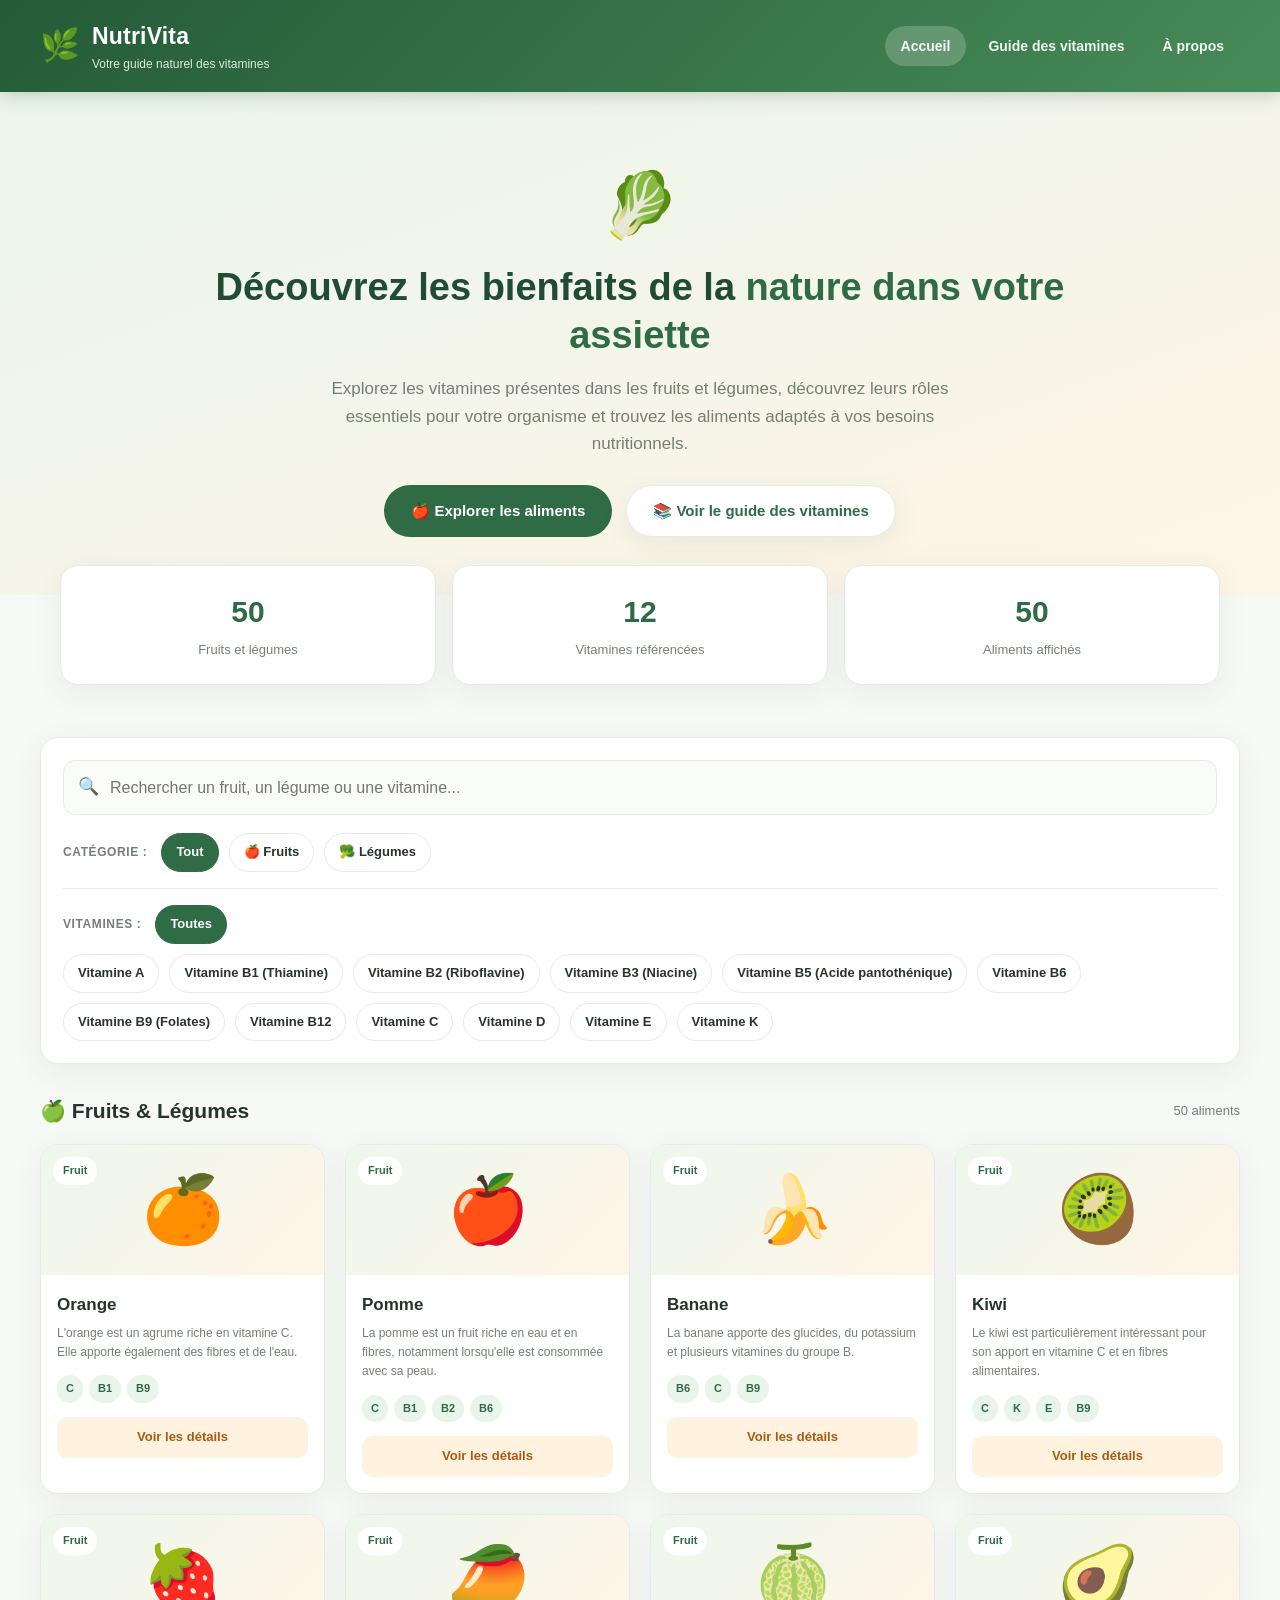
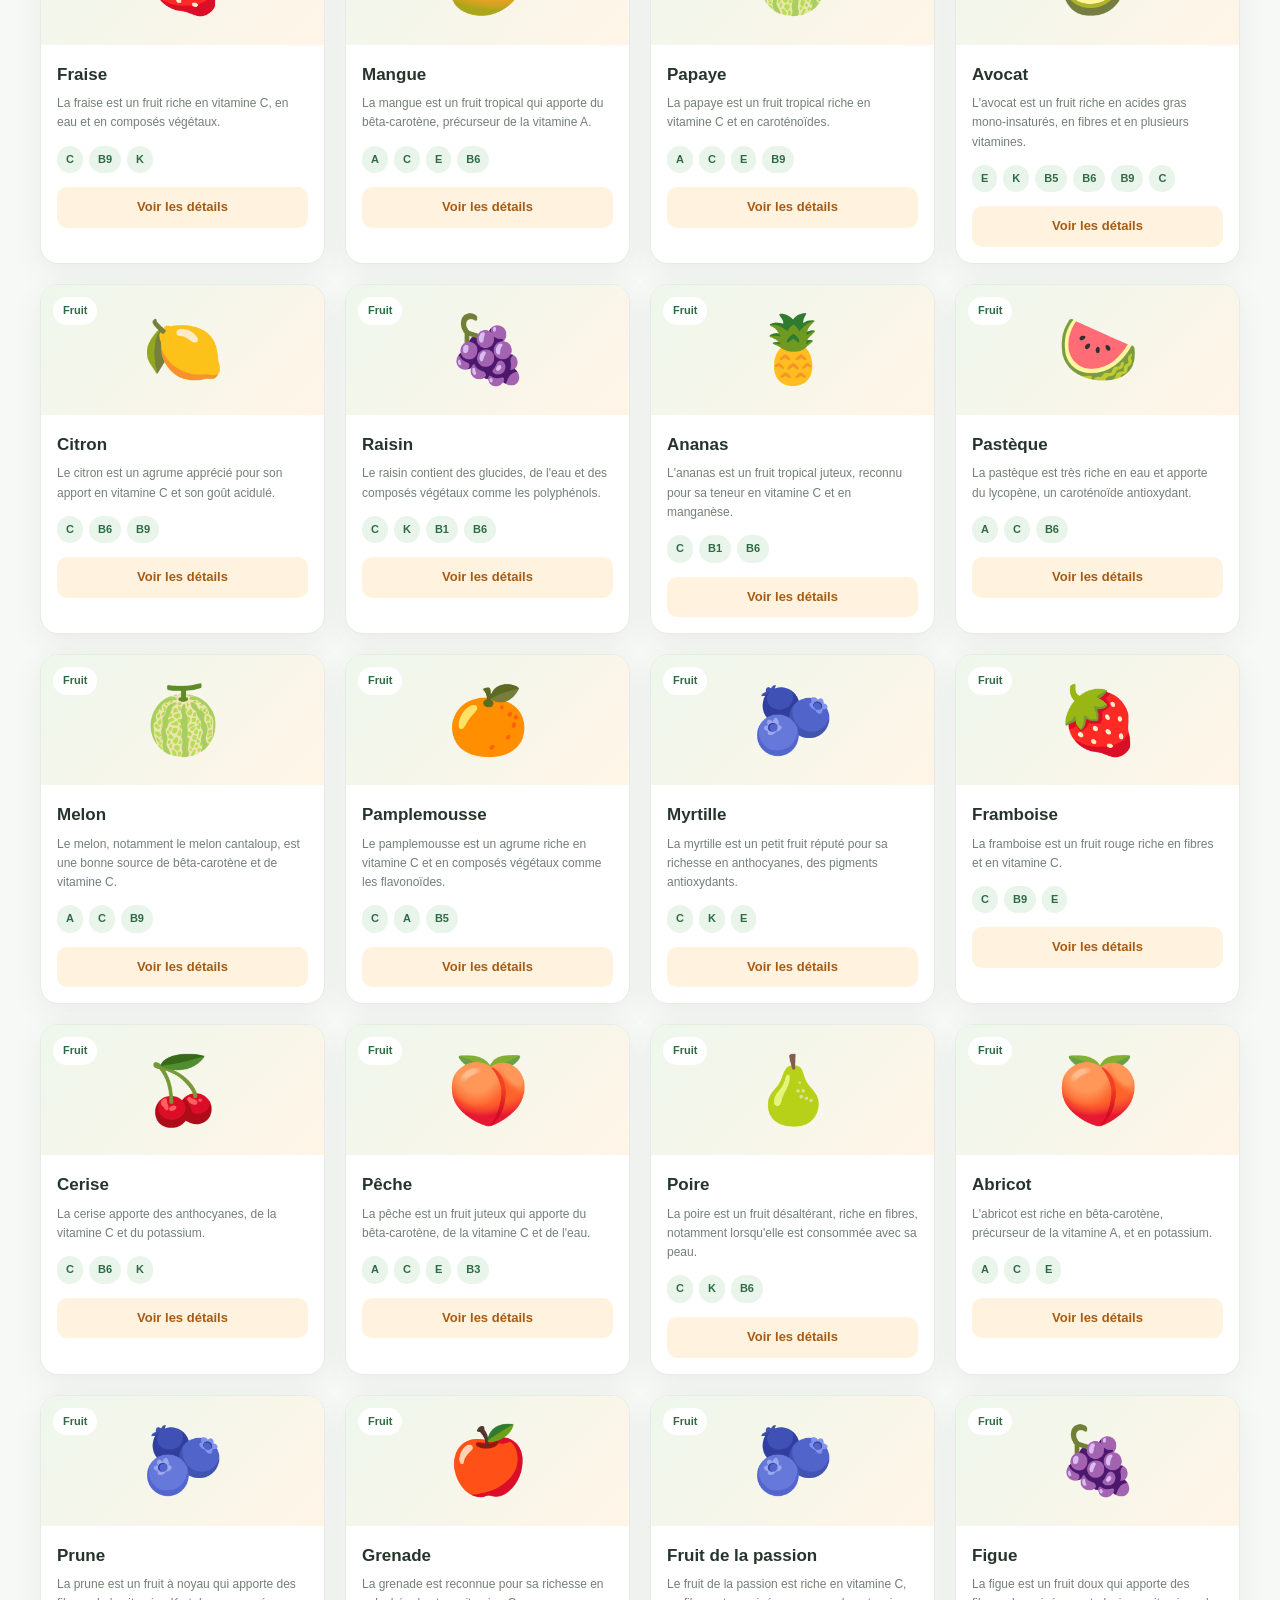
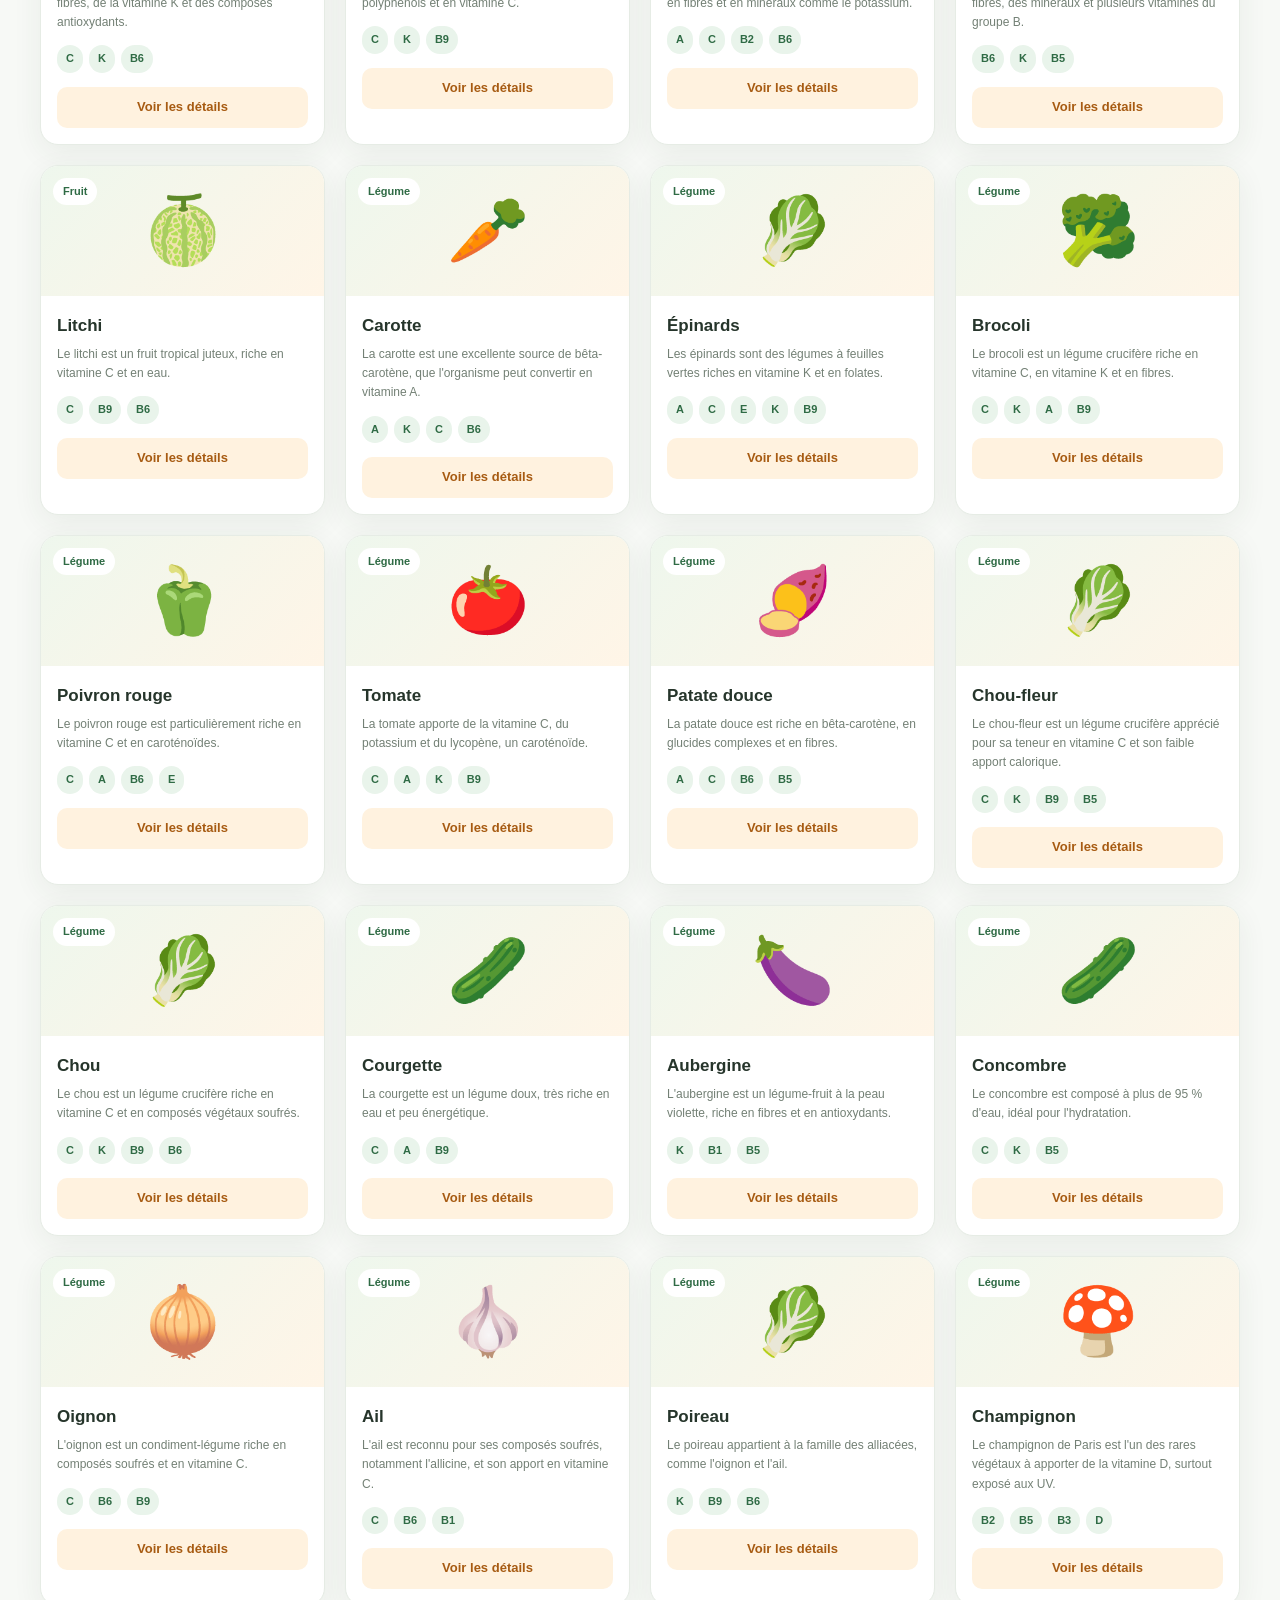
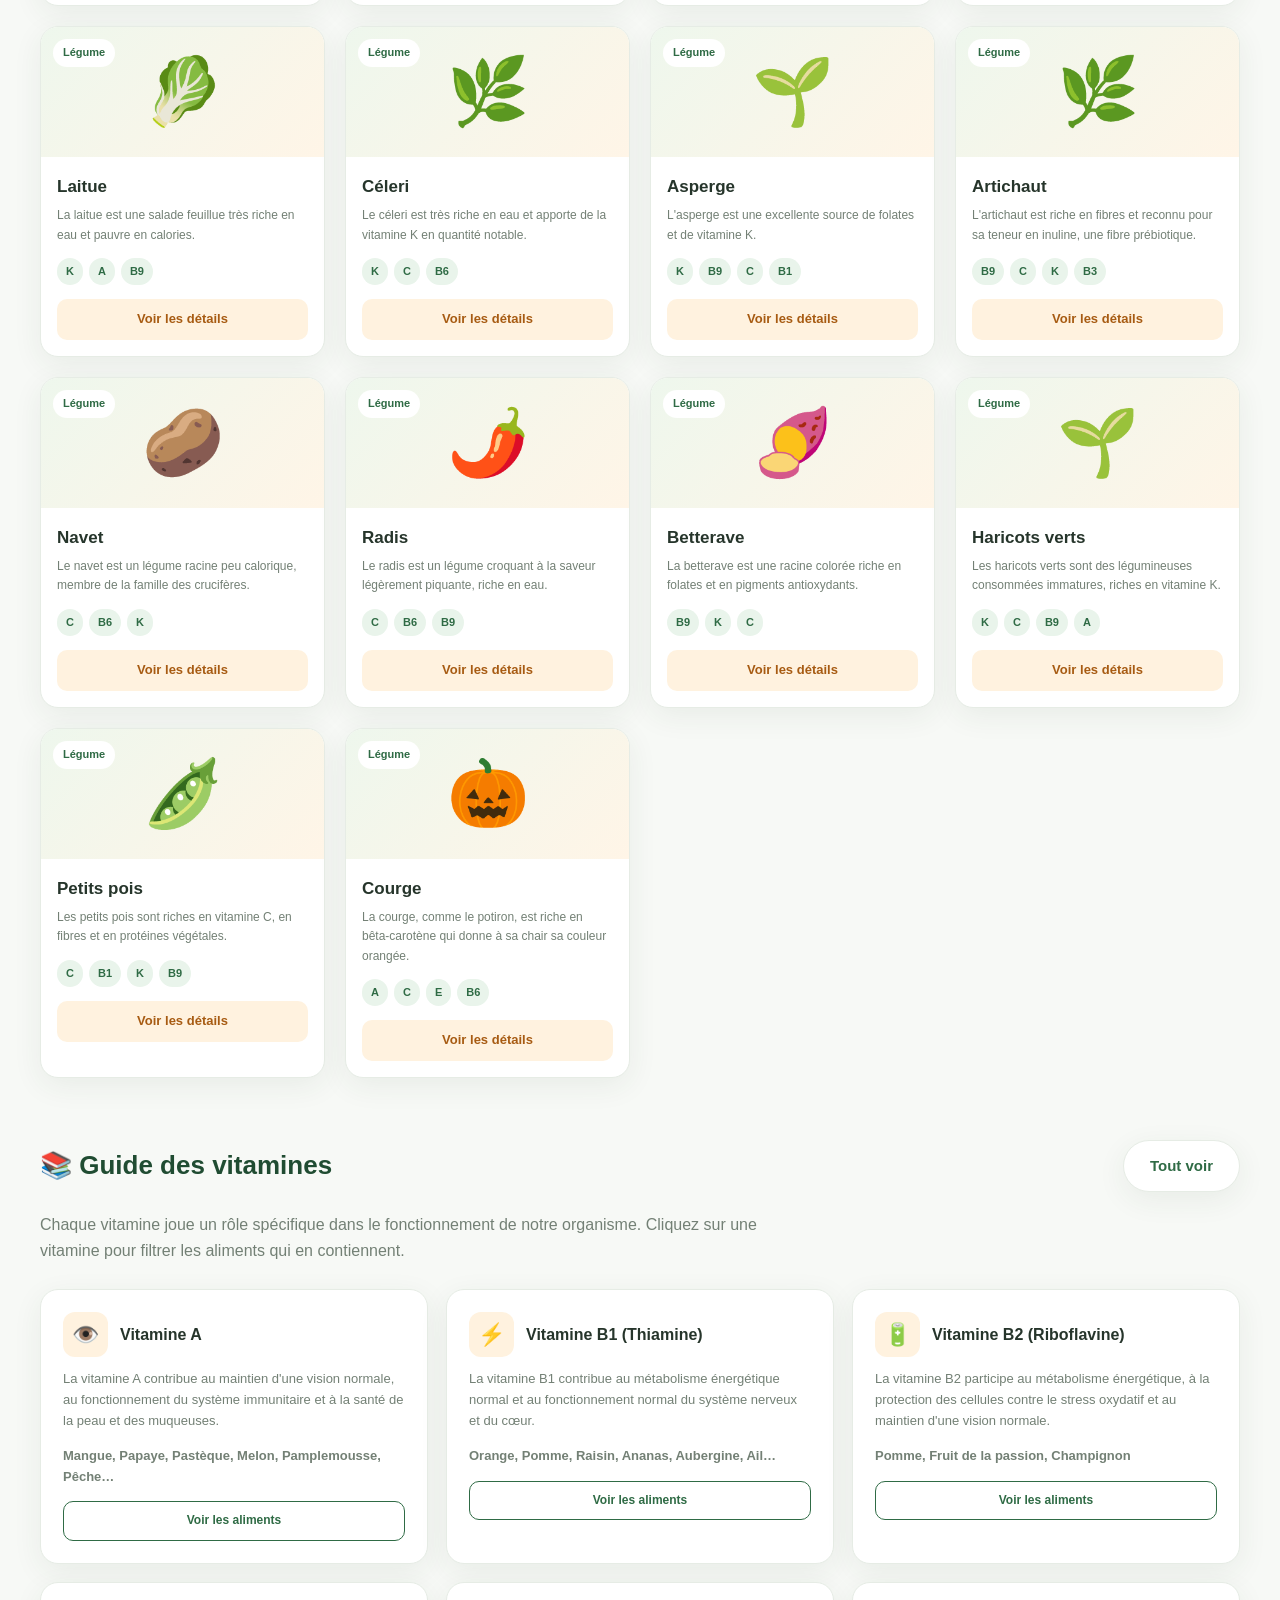
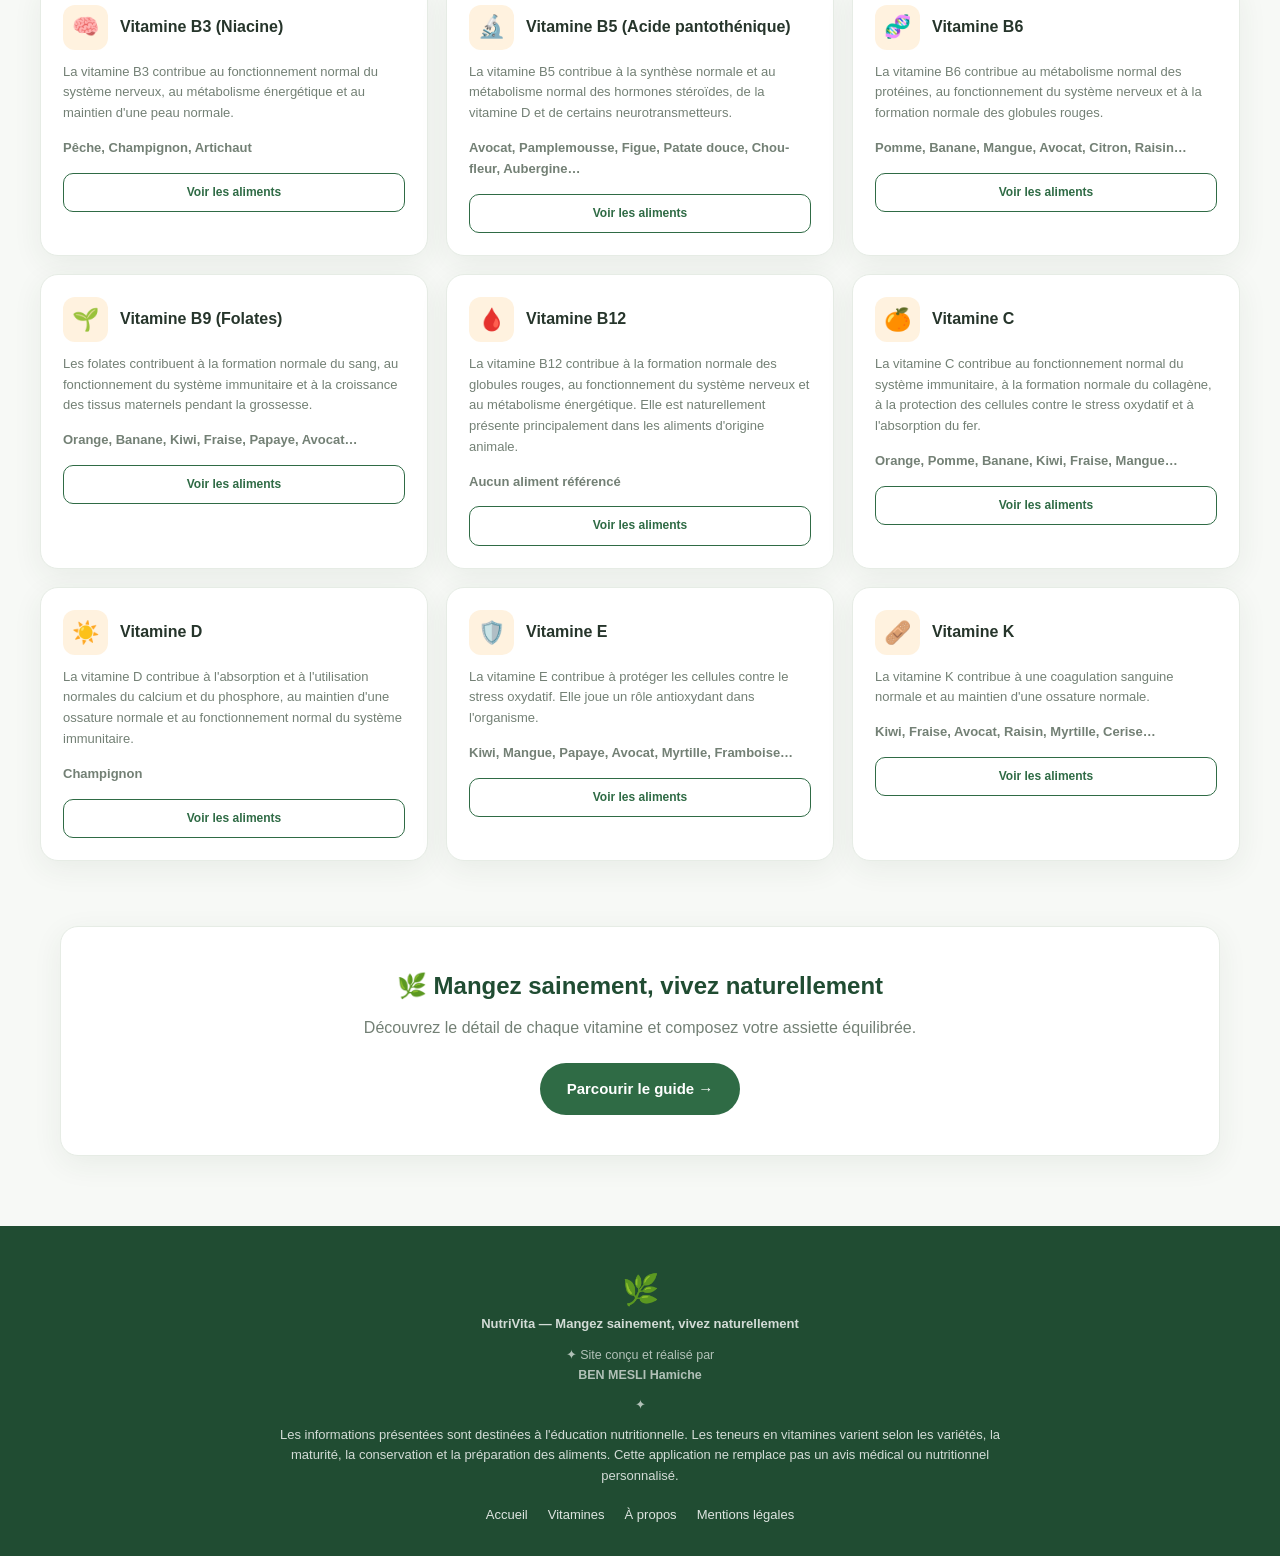
==== index.html @ 8bafc1b6 "NutriVita v1.0 - Site du guide des vitamines (50 aliments, 12 vitamines)" ====
﻿<!DOCTYPE html>
<html lang="fr">

<head>
    <meta charset="UTF-8">
    <meta name="viewport" content="width=device-width, initial-scale=1.0">

    <title>NutriVita — Guide des vitamines des fruits et légumes</title>

    <meta name="description"
          content="NutriVita : découvrez les vitamines de 50 fruits et légumes, leurs bienfaits nutritionnels et les aliments adaptés à vos besoins. Guide 100 % gratuit.">

    <link rel="canonical" href="https://hamiche0808.github.io/nutrivita/">

    <!-- Open Graph (partage réseaux sociaux) -->
    <meta property="og:type" content="website">
    <meta property="og:site_name" content="NutriVita">
    <meta property="og:title" content="NutriVita — Guide des vitamines des fruits et légumes">
    <meta property="og:description"
          content="50 aliments, 12 vitamines : explorez les bienfaits nutritionnels des fruits et légumes.">
    <meta property="og:image" content="https://hamiche0808.github.io/nutrivita/assets/og-image.jpg">
    <meta property="og:image:width" content="1200">
    <meta property="og:image:height" content="630">
    <meta property="og:url" content="https://hamiche0808.github.io/nutrivita/">
    <meta property="og:locale" content="fr_FR">

    <!-- Twitter Card -->
    <meta name="twitter:card" content="summary_large_image">
    <meta name="twitter:title" content="NutriVita — Guide des vitamines des fruits et légumes">
    <meta name="twitter:description"
          content="50 aliments, 12 vitamines : explorez les bienfaits nutritionnels des fruits et légumes.">
    <meta name="twitter:image" content="https://hamiche0808.github.io/nutrivita/assets/og-image.jpg">

    <!-- Favicon -->
    <link rel="icon" type="image/svg+xml" href="assets/favicon.svg">
    <link rel="apple-touch-icon" href="assets/favicon.svg">
    <meta name="theme-color" content="#2f6b45">

    <!-- Styles et scripts -->
    <link rel="stylesheet" href="css/style.css">
    <script src="js/data.js"></script>
    <script src="js/main.js" defer></script>

    <!-- Données structurées (SEO) -->
    <script type="application/ld+json">
    {
      "@context": "https://schema.org",
      "@type": "WebSite",
      "name": "NutriVita",
      "description": "Guide éducatif des vitamines des fruits et légumes",
      "inLanguage": "fr-FR",
      "url": "https://hamiche0808.github.io/nutrivita/"
    }
    </script>
</head>

<body>

    <!-- NAVIGATION -->

    <header class="site-header">

        <div class="nav-content">

            <a class="brand" href="index.html">

                <span class="brand-icon">🌿</span>

                <div>

                    <h1>NutriVita</h1>

                    <p>Votre guide naturel des vitamines</p>

                </div>

            </a>

            <nav class="site-nav" aria-label="Navigation principale">

                <a class="current" href="index.html">Accueil</a>

                <a href="vitamines.html">Guide des vitamines</a>

                <a href="a-propos.html">À propos</a>

            </nav>

        </div>

    </header>


    <!-- HERO -->

    <section class="hero">

        <div class="container">

            <span class="hero-emoji">🥬</span>

            <h2>
                Découvrez les bienfaits de la
                <span class="highlight">
                    nature dans votre assiette
                </span>
            </h2>

            <p>
                Explorez les vitamines présentes dans les fruits et légumes,
                découvrez leurs rôles essentiels pour votre organisme
                et trouvez les aliments adaptés à vos besoins nutritionnels.
            </p>

            <div class="hero-actions">

                <a class="btn btn-primary" href="#explorer">
                    🍎 Explorer les aliments
                </a>

                <a class="btn btn-secondary" href="vitamines.html">
                    📚 Voir le guide des vitamines
                </a>

            </div>

        </div>

    </section>


    <!-- STATISTIQUES -->

    <section class="stats">

        <div class="stat-card">

            <strong id="totalFoods">50</strong>

            <span>Fruits et légumes</span>

        </div>

        <div class="stat-card">

            <strong id="totalVitamins">12</strong>

            <span>Vitamines référencées</span>

        </div>

        <div class="stat-card">

            <strong id="totalResults">50</strong>

            <span>Aliments affichés</span>

        </div>

    </section>


    <main>

        <!-- EXPLORATION -->

        <section class="section container" id="explorer">

            <!-- RECHERCHE -->

            <div class="filters">

                <div class="search-box">

                    <span class="search-icon">🔍</span>

                    <input
                        type="search"
                        id="searchInput"
                        placeholder="Rechercher un fruit, un légume ou une vitamine..."
                        aria-label="Rechercher un aliment ou une vitamine"
                    >

                </div>


                <div class="filter-row">

                    <span class="filter-label">
                        CATÉGORIE :
                    </span>

                    <button class="filter-btn active" data-category="Tous">
                        Tout
                    </button>

                    <button class="filter-btn" data-category="Fruit">
                        🍎 Fruits
                    </button>

                    <button class="filter-btn" data-category="Légume">
                        🥦 Légumes
                    </button>

                </div>


                <div class="filter-row vitamin-filters">

                    <span class="filter-label">
                        VITAMINES :
                    </span>

                    <button class="filter-btn active" data-vitamin="Toutes">
                        Toutes
                    </button>

                    <div id="vitaminFilterButtons" class="filter-row"></div>

                </div>

            </div>


            <!-- LISTE DES ALIMENTS -->

            <div class="results-bar">

                <h2>🍏 Fruits &amp; Légumes</h2>

                <span class="result-count" id="resultCount">50 aliments</span>

            </div>


            <div class="food-grid" id="foodGrid"></div>


            <div class="empty-state" id="emptyState">

                <div class="emoji">🥕</div>

                <h3>Aucun aliment trouvé</h3>

                <p>
                    Essaie une autre recherche ou modifie tes filtres.
                </p>

            </div>

        </section>


        <!-- GUIDE DES VITAMINES (extrait) -->

        <section class="section container">

            <div class="section-heading">

                <h2>📚 Guide des vitamines</h2>

                <a class="btn btn-secondary" href="vitamines.html">
                    Tout voir
                </a>

            </div>

            <p class="section-sub">
                Chaque vitamine joue un rôle spécifique dans le fonctionnement
                de notre organisme. Cliquez sur une vitamine pour filtrer
                les aliments qui en contiennent.
            </p>

            <div class="vitamin-grid" id="vitaminGrid"></div>

        </section>


        <!-- CTA -->

        <section class="container">

            <div class="cta-band">

                <h2>🌿 Mangez sainement, vivez naturellement</h2>

                <p>
                    Découvrez le détail de chaque vitamine et composez
                    votre assiette équilibrée.
                </p>

                <a class="btn btn-primary" href="vitamines.html">
                    Parcourir le guide →
                </a>

            </div>

        </section>

    </main>


    <!-- FOOTER -->

    <footer class="site-footer">

        <span class="brand-icon">🌿</span>

        <p>
            <strong>
                NutriVita — Mangez sainement, vivez naturellement
            </strong>
        </p>

        <p style="opacity: 0.65; font-size: 12.5px; margin-bottom: 10px;">
            ✦ Site conçu et réalisé par
            <strong style="opacity: 1;">BEN MESLI Hamiche</strong> ✦
        </p>

        <p>
            Les informations présentées sont destinées à l'éducation
            nutritionnelle. Les teneurs en vitamines varient selon
            les variétés, la maturité, la conservation et la préparation
            des aliments. Cette application ne remplace pas un avis
            médical ou nutritionnel personnalisé.
        </p>

        <nav class="footer-nav">

            <a href="index.html">Accueil</a>

            <a href="vitamines.html">Vitamines</a>

            <a href="a-propos.html">À propos</a>

            <a href="mentions-legales.html">Mentions légales</a>

        </nav>

    </footer>


    <!-- MODALE -->

    <div
        class="modal"
        id="foodModal"
        role="dialog"
        aria-modal="true"
        aria-labelledby="modalTitle"
    >

        <div class="modal-content">

            <button
                class="modal-close"
                id="modalClose"
                aria-label="Fermer"
            >
                ×
            </button>

            <div class="modal-header">

                <span class="modal-emoji" id="modalEmoji">🍎</span>

                <h2 id="modalTitle">Aliment</h2>

            </div>

            <div class="modal-body">

                <h3>🌱 Présentation</h3>

                <p id="modalDescription"></p>


                <h3>💚 Bienfaits nutritionnels</h3>

                <ul class="benefit-list" id="modalBenefits"></ul>


                <h3 style="margin-top: 25px;">
                    💊 Vitamines principales
                </h3>

                <div class="modal-vitamin-tags" id="modalVitamins"></div>

            </div>

        </div>

    </div>

</body>

</html>
---- css/style.css ----
/* =========================================================
   NutriVita — Feuille de style partagée
   Site vitrine : accueil, vitamines, à propos, mentions
========================================================= */

:root {
    --green: #2f6b45;
    --green-dark: #204c32;
    --green-light: #e9f4eb;

    --orange: #f29e38;
    --orange-light: #fff2df;

    --background: #f7f9f6;
    --white: #ffffff;

    --text: #26352b;
    --text-light: #738075;

    --border: #e6ece5;

    --shadow: 0 8px 30px rgba(37, 76, 49, 0.07);

    --radius: 18px;

    --max-width: 1200px;
}

* {
    box-sizing: border-box;
    margin: 0;
    padding: 0;
}

html {
    scroll-behavior: smooth;
}

body {
    font-family: "Segoe UI", Arial, sans-serif;
    background: var(--background);
    color: var(--text);
    line-height: 1.6;
}

button,
input,
select {
    font: inherit;
}

button {
    cursor: pointer;
}

a {
    color: var(--green);
}

img,
svg {
    max-width: 100%;
}

.container {
    max-width: var(--max-width);
    margin: 0 auto;
    padding: 0 20px;
}

/* =========================================
   NAVIGATION
========================================= */

.site-header {
    background: linear-gradient(135deg, #245b38, #478b58);
    color: white;
    padding: 18px 20px;
    position: sticky;
    top: 0;
    z-index: 500;
    box-shadow: 0 2px 18px rgba(32, 76, 50, 0.25);
}

.nav-content {
    max-width: var(--max-width);
    margin: auto;
    display: flex;
    align-items: center;
    justify-content: space-between;
    gap: 18px;
}

.brand {
    display: flex;
    align-items: center;
    gap: 12px;
    text-decoration: none;
    color: white;
}

.brand-icon {
    font-size: 32px;
}

.brand h1 {
    font-size: 23px;
    font-weight: 800;
    letter-spacing: 0.2px;
}

.brand p {
    font-size: 12px;
    opacity: 0.85;
}

.site-nav {
    display: flex;
    gap: 6px;
    flex-wrap: wrap;
}

.site-nav a {
    color: rgba(255, 255, 255, 0.92);
    text-decoration: none;
    font-size: 14px;
    font-weight: 600;
    padding: 9px 16px;
    border-radius: 30px;
    transition: background 0.2s;
}

.site-nav a:hover {
    background: rgba(255, 255, 255, 0.15);
}

.site-nav a.current {
    background: rgba(255, 255, 255, 0.2);
}

/* =========================================
   HERO / BANNIERE
========================================= */

.hero {
    background: linear-gradient(160deg, #eaf5ec 0%, #fff5e6 100%);
    padding: 62px 20px 58px;
    text-align: center;
}

.hero .container {
    max-width: 900px;
}

.hero h2 {
    font-size: 38px;
    line-height: 1.25;
    margin-bottom: 16px;
    color: var(--green-dark);
}

.hero .highlight {
    color: var(--green);
}

.hero p {
    color: var(--text-light);
    font-size: 17px;
    max-width: 640px;
    margin: 0 auto 28px;
}

.hero-actions {
    display: flex;
    justify-content: center;
    gap: 14px;
    flex-wrap: wrap;
}

.btn {
    display: inline-block;
    padding: 13px 26px;
    border-radius: 30px;
    font-weight: 700;
    font-size: 15px;
    text-decoration: none;
    border: 1px solid transparent;
    transition: 0.2s;
}

.btn-primary {
    background: var(--green);
    color: white;
}

.btn-primary:hover {
    background: var(--green-dark);
}

.btn-secondary {
    background: white;
    color: var(--green);
    border-color: var(--border);
    box-shadow: var(--shadow);
}

.btn-secondary:hover {
    border-color: var(--green);
}

.hero illustration,
.hero-emoji {
    font-size: 64px;
    display: block;
    margin-bottom: 8px;
}

/* =========================================
   STATISTIQUES
========================================= */

.stats {
    margin: -30px auto 0;
    padding: 0 20px;
    max-width: var(--max-width);
    display: grid;
    grid-template-columns: repeat(3, 1fr);
    gap: 16px;
    position: relative;
    z-index: 5;
}

.stat-card {
    background: var(--white);
    padding: 22px;
    border-radius: var(--radius);
    border: 1px solid var(--border);
    box-shadow: var(--shadow);
    text-align: center;
}

.stat-card strong {
    display: block;
    font-size: 30px;
    color: var(--green);
}

.stat-card span {
    color: var(--text-light);
    font-size: 13px;
}

/* =========================================
   SECTIONS
========================================= */

.section {
    padding: 52px 0 10px;
}

.section-heading {
    display: flex;
    justify-content: space-between;
    align-items: center;
    gap: 15px;
    margin-bottom: 20px;
    flex-wrap: wrap;
}

.section-heading h2 {
    font-size: 26px;
    color: var(--green-dark);
}

.section-sub {
    color: var(--text-light);
    max-width: 720px;
    margin-bottom: 26px;
}

/* =========================================
   BARRE DE RECHERCHE / FILTRES
========================================= */

.filters {
    background: white;
    padding: 22px;
    border-radius: var(--radius);
    border: 1px solid var(--border);
    box-shadow: var(--shadow);
    margin-bottom: 30px;
}

.search-box {
    position: relative;
    margin-bottom: 18px;
}

.search-box input {
    width: 100%;
    padding: 14px 18px 14px 46px;
    border: 1px solid var(--border);
    border-radius: 12px;
    background: #fafcf9;
    outline: none;
    transition: 0.2s;
}

.search-box input:focus {
    border-color: var(--green);
    box-shadow: 0 0 0 3px rgba(47, 107, 69, 0.1);
}

.search-icon {
    position: absolute;
    left: 15px;
    top: 50%;
    transform: translateY(-50%);
    font-size: 17px;
}

.filter-row {
    display: flex;
    flex-wrap: wrap;
    gap: 10px;
    align-items: center;
}

.filter-label {
    font-size: 12px;
    font-weight: 700;
    color: var(--text-light);
    margin-right: 4px;
    letter-spacing: 0.6px;
}

.filter-btn {
    border: 1px solid var(--border);
    background: white;
    padding: 8px 14px;
    border-radius: 30px;
    color: var(--text);
    font-size: 13px;
    font-weight: 600;
    transition: 0.2s;
}

.filter-btn:hover {
    border-color: var(--green);
    color: var(--green);
}

.filter-btn.active {
    background: var(--green);
    color: white;
    border-color: var(--green);
}

.vitamin-filters {
    margin-top: 16px;
    padding-top: 16px;
    border-top: 1px solid var(--border);
}

/* =========================================
   CARTES ALIMENTS
========================================= */

.results-bar {
    display: flex;
    justify-content: space-between;
    align-items: center;
    margin-bottom: 16px;
    gap: 12px;
    flex-wrap: wrap;
}

.results-bar h2 {
    font-size: 21px;
}

.result-count {
    color: var(--text-light);
    font-size: 13px;
}

.food-grid {
    display: grid;
    grid-template-columns: repeat(4, 1fr);
    gap: 20px;
}

.food-card {
    background: white;
    border: 1px solid var(--border);
    border-radius: var(--radius);
    overflow: hidden;
    box-shadow: var(--shadow);
    transition: transform 0.25s, box-shadow 0.25s;
    cursor: pointer;
    animation: cardIn 0.35s ease backwards;
}

@keyframes cardIn {
    from {
        opacity: 0;
        transform: translateY(10px);
    }
    to {
        opacity: 1;
        transform: translateY(0);
    }
}

.food-card:hover {
    transform: translateY(-5px);
    box-shadow: 0 14px 35px rgba(37, 76, 49, 0.13);
}

.food-visual {
    height: 130px;
    display: flex;
    align-items: center;
    justify-content: center;
    background: linear-gradient(135deg, #eef7ed, #fff5e7);
    position: relative;
}

.food-emoji {
    font-size: 66px;
    transition: transform 0.3s;
}

.food-card:hover .food-emoji {
    transform: scale(1.1) rotate(-5deg);
}

.food-category {
    position: absolute;
    top: 12px;
    left: 12px;
    padding: 5px 10px;
    background: white;
    border-radius: 20px;
    font-size: 11px;
    font-weight: 700;
    color: var(--green);
}

.food-content {
    padding: 16px;
}

.food-content h3 {
    font-size: 17px;
    margin-bottom: 6px;
}

.food-description {
    color: var(--text-light);
    font-size: 12px;
    margin-bottom: 13px;
    min-height: 36px;
}

.vitamin-tags {
    display: flex;
    flex-wrap: wrap;
    gap: 6px;
    margin-bottom: 14px;
}

.vitamin-tag {
    background: var(--green-light);
    color: var(--green);
    padding: 5px 9px;
    border-radius: 20px;
    font-size: 11px;
    font-weight: 700;
    border: none;
}

.vitamin-tag:hover {
    background: var(--green);
    color: white;
}

.food-details-btn {
    width: 100%;
    padding: 10px;
    border: none;
    border-radius: 10px;
    background: var(--orange-light);
    color: #a75b12;
    font-weight: 700;
    font-size: 13px;
    transition: 0.2s;
}

.food-details-btn:hover {
    background: var(--orange);
    color: white;
}

/* =========================================
   VIDE / AUCUN RESULTAT
========================================= */

.empty-state {
    display: none;
    text-align: center;
    padding: 55px 20px;
    background: white;
    border-radius: var(--radius);
    border: 1px solid var(--border);
}

.empty-state .emoji {
    font-size: 55px;
    margin-bottom: 12px;
}

.empty-state h3 {
    margin-bottom: 8px;
}

.empty-state p {
    color: var(--text-light);
}

/* =========================================
   GUIDE DES VITAMINES
========================================= */

.vitamin-grid {
    display: grid;
    grid-template-columns: repeat(3, 1fr);
    gap: 18px;
}

.vitamin-card {
    background: white;
    border: 1px solid var(--border);
    border-radius: var(--radius);
    padding: 22px;
    box-shadow: var(--shadow);
    transition: 0.2s;
}

.vitamin-card:hover {
    transform: translateY(-3px);
    border-color: #b8d5bc;
}

.vitamin-card-header {
    display: flex;
    align-items: center;
    gap: 12px;
    margin-bottom: 12px;
}

.vitamin-icon {
    width: 45px;
    height: 45px;
    display: flex;
    align-items: center;
    justify-content: center;
    background: var(--orange-light);
    border-radius: 12px;
    font-size: 22px;
    flex-shrink: 0;
}

.vitamin-card h3 {
    font-size: 16px;
}

.vitamin-card > p {
    font-size: 13px;
    color: var(--text-light);
    margin-bottom: 14px;
}

.vitamin-foods {
    font-size: 12px;
    color: var(--green);
    font-weight: 600;
    margin-bottom: 14px;
}

.vitamin-select-btn {
    width: 100%;
    border: 1px solid var(--green);
    background: white;
    color: var(--green);
    padding: 9px;
    border-radius: 10px;
    font-size: 12px;
    font-weight: 700;
    transition: 0.2s;
}

.vitamin-select-btn:hover,
.vitamin-card.active .vitamin-select-btn {
    background: var(--green);
    color: white;
}

/* =========================================
   MODALE
========================================= */

.modal {
    display: none;
    position: fixed;
    inset: 0;
    background: rgba(16, 32, 21, 0.65);
    z-index: 1000;
    align-items: center;
    justify-content: center;
    padding: 20px;
}

.modal.open {
    display: flex;
}

.modal-content {
    background: white;
    width: 100%;
    max-width: 550px;
    max-height: 90vh;
    overflow-y: auto;
    border-radius: 22px;
    position: relative;
    animation: modalAppear 0.25s ease;
}

@keyframes modalAppear {
    from {
        opacity: 0;
        transform: translateY(20px);
    }
    to {
        opacity: 1;
        transform: translateY(0);
    }
}

.modal-header {
    background: linear-gradient(135deg, #eaf5e9, #fff1dd);
    padding: 34px 20px;
    text-align: center;
}

.modal-emoji {
    font-size: 84px;
    display: block;
}

.modal-header h2 {
    margin-top: 10px;
    font-size: 24px;
}

.modal-body {
    padding: 25px;
}

.modal-body h3 {
    margin-bottom: 10px;
    color: var(--green);
}

.modal-body p {
    color: var(--text-light);
    font-size: 14px;
    margin-bottom: 20px;
}

.benefit-list {
    list-style: none;
}

.benefit-list li {
    padding: 10px 0;
    border-bottom: 1px solid var(--border);
    font-size: 14px;
}

.benefit-list li::before {
    content: "✓";
    color: var(--green);
    font-weight: 800;
    margin-right: 10px;
}

.modal-close {
    position: absolute;
    top: 15px;
    right: 15px;
    width: 35px;
    height: 35px;
    border: none;
    border-radius: 50%;
    background: white;
    color: var(--text);
    font-size: 22px;
    box-shadow: 0 3px 10px rgba(0, 0, 0, 0.1);
    z-index: 2;
}

.modal-close:hover {
    background: var(--green);
    color: white;
}

.modal-vitamin-tags {
    display: flex;
    flex-wrap: wrap;
    gap: 8px;
    margin-top: 15px;
}

/* =========================================
   CTA + CONTACT
========================================= */

.cta-band {
    background: white;
    border: 1px solid var(--border);
    border-radius: var(--radius);
    box-shadow: var(--shadow);
    padding: 40px 30px;
    text-align: center;
    margin: 55px 0 30px;
}

.cta-band h2 {
    color: var(--green-dark);
    margin-bottom: 10px;
}

.cta-band p {
    color: var(--text-light);
    margin-bottom: 22px;
}

.contact-list {
    list-style: none;
    margin: 20px 0 26px;
}

.contact-list li {
    padding: 9px 0;
    border-bottom: 1px solid var(--border);
    font-size: 15px;
}

.contact-list li::before {
    content: "•";
    color: var(--green);
    font-weight: 800;
    margin-right: 10px;
}

.mailto-form {
    background: white;
    border: 1px solid var(--border);
    border-radius: var(--radius);
    box-shadow: var(--shadow);
    padding: 26px;
    max-width: 560px;
}

.mailto-form label {
    display: block;
    font-size: 13px;
    font-weight: 700;
    color: var(--text-light);
    margin: 14px 0 6px;
    text-align: left;
}

.mailto-form input,
.mailto-form textarea {
    width: 100%;
    padding: 12px 14px;
    border: 1px solid var(--border);
    border-radius: 10px;
    background: #fafcf9;
    outline: none;
    font: inherit;
    transition: 0.2s;
}

.mailto-form input:focus,
.mailto-form textarea:focus {
    border-color: var(--green);
    box-shadow: 0 0 0 3px rgba(47, 107, 69, 0.1);
}

.mailto-form textarea {
    min-height: 120px;
    resize: vertical;
}

/* =========================================
   CONTENU DE PAGE (à propos / mentions)
========================================= */

.page-content {
    background: white;
    border: 1px solid var(--border);
    border-radius: var(--radius);
    box-shadow: var(--shadow);
    padding: 36px;
    margin-bottom: 30px;
}

.page-content h2 {
    color: var(--green-dark);
    font-size: 22px;
    margin: 28px 0 12px;
}

.page-content h2:first-child {
    margin-top: 0;
}

.page-content p,
.page-content li {
    color: var(--text-light);
    font-size: 14.5px;
}

.page-content ul {
    padding-left: 22px;
}

.page-content li {
    margin-bottom: 8px;
}

/* =========================================
   FOOTER
========================================= */

.site-footer {
    margin-top: 70px;
    background: var(--green-dark);
    color: white;
    padding: 40px 20px 30px;
    text-align: center;
}

.site-footer .brand-icon {
    font-size: 30px;
    margin-bottom: 8px;
}

.site-footer strong {
    display: block;
    margin-bottom: 10px;
}

.site-footer p {
    font-size: 13px;
    opacity: 0.8;
    max-width: 760px;
    margin: 0 auto 6px;
}

.site-footer a {
    color: #f9c46b;
    text-decoration: none;
}

.footer-nav {
    margin-top: 18px;
    display: flex;
    justify-content: center;
    gap: 20px;
    flex-wrap: wrap;
    font-size: 13px;
}

.footer-nav a {
    color: rgba(255, 255, 255, 0.85);
    text-decoration: none;
}

.footer-nav a:hover {
    color: #f9c46b;
}

/* =========================================
   RESPONSIVE
========================================= */

@media (max-width: 1000px) {
    .food-grid {
        grid-template-columns: repeat(3, 1fr);
    }

    .vitamin-grid {
        grid-template-columns: repeat(2, 1fr);
    }
}

@media (max-width: 700px) {
    .nav-content {
        flex-direction: column;
        align-items: flex-start;
    }

    .hero h2 {
        font-size: 27px;
    }

    .hero p {
        font-size: 15px;
    }

    .stats {
        grid-template-columns: repeat(3, 1fr);
        gap: 8px;
    }

    .stat-card {
        padding: 14px 10px;
    }

    .stat-card strong {
        font-size: 21px;
    }

    .stat-card span {
        font-size: 10.5px;
    }

    .food-grid {
        grid-template-columns: repeat(2, 1fr);
        gap: 12px;
    }

    .food-visual {
        height: 108px;
    }

    .food-emoji {
        font-size: 54px;
    }

    .food-content {
        padding: 12px;
    }

    .food-content h3 {
        font-size: 15px;
    }

    .vitamin-grid {
        grid-template-columns: 1fr;
    }

    .section-heading h2 {
        font-size: 20px;
    }

    .page-content {
        padding: 24px;
    }
}

@media (max-width: 380px) {
    .food-grid {
        grid-template-columns: 1fr;
    }

    .stats {
        grid-template-columns: 1fr;
    }
}
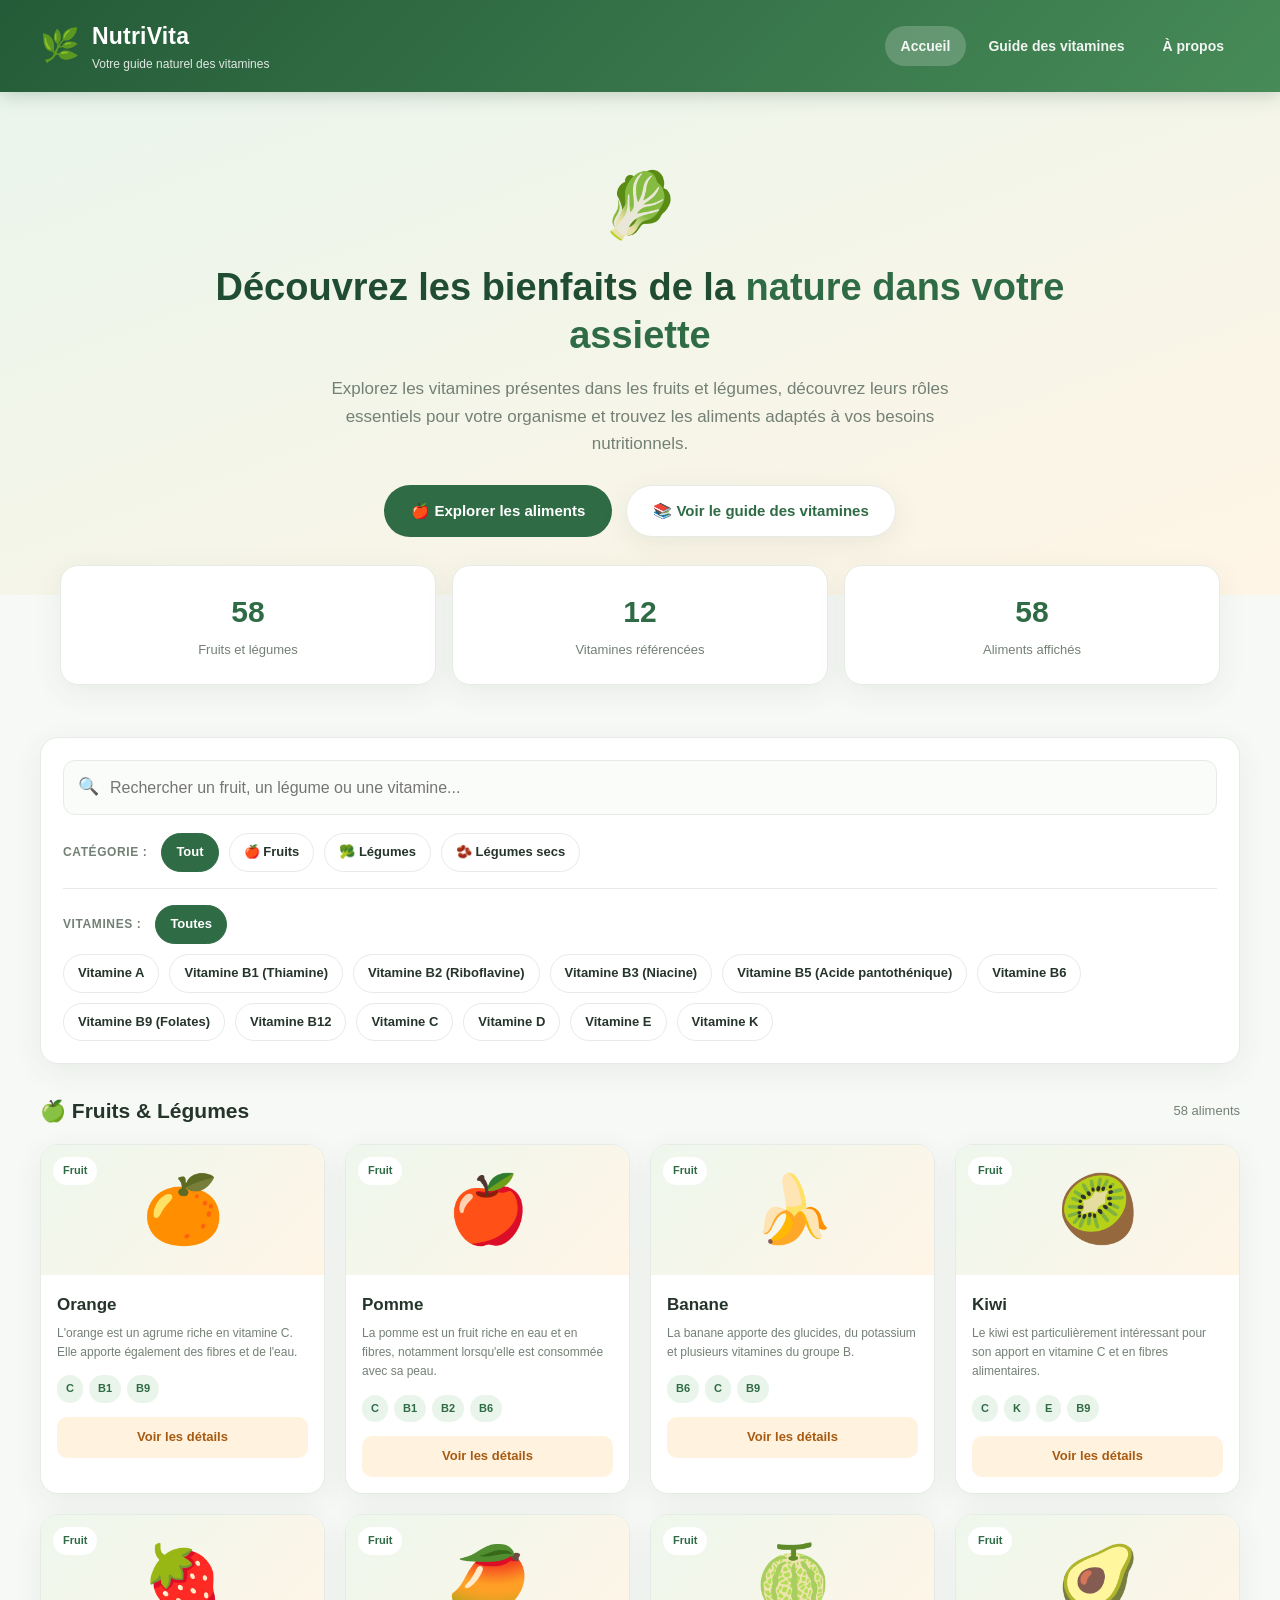
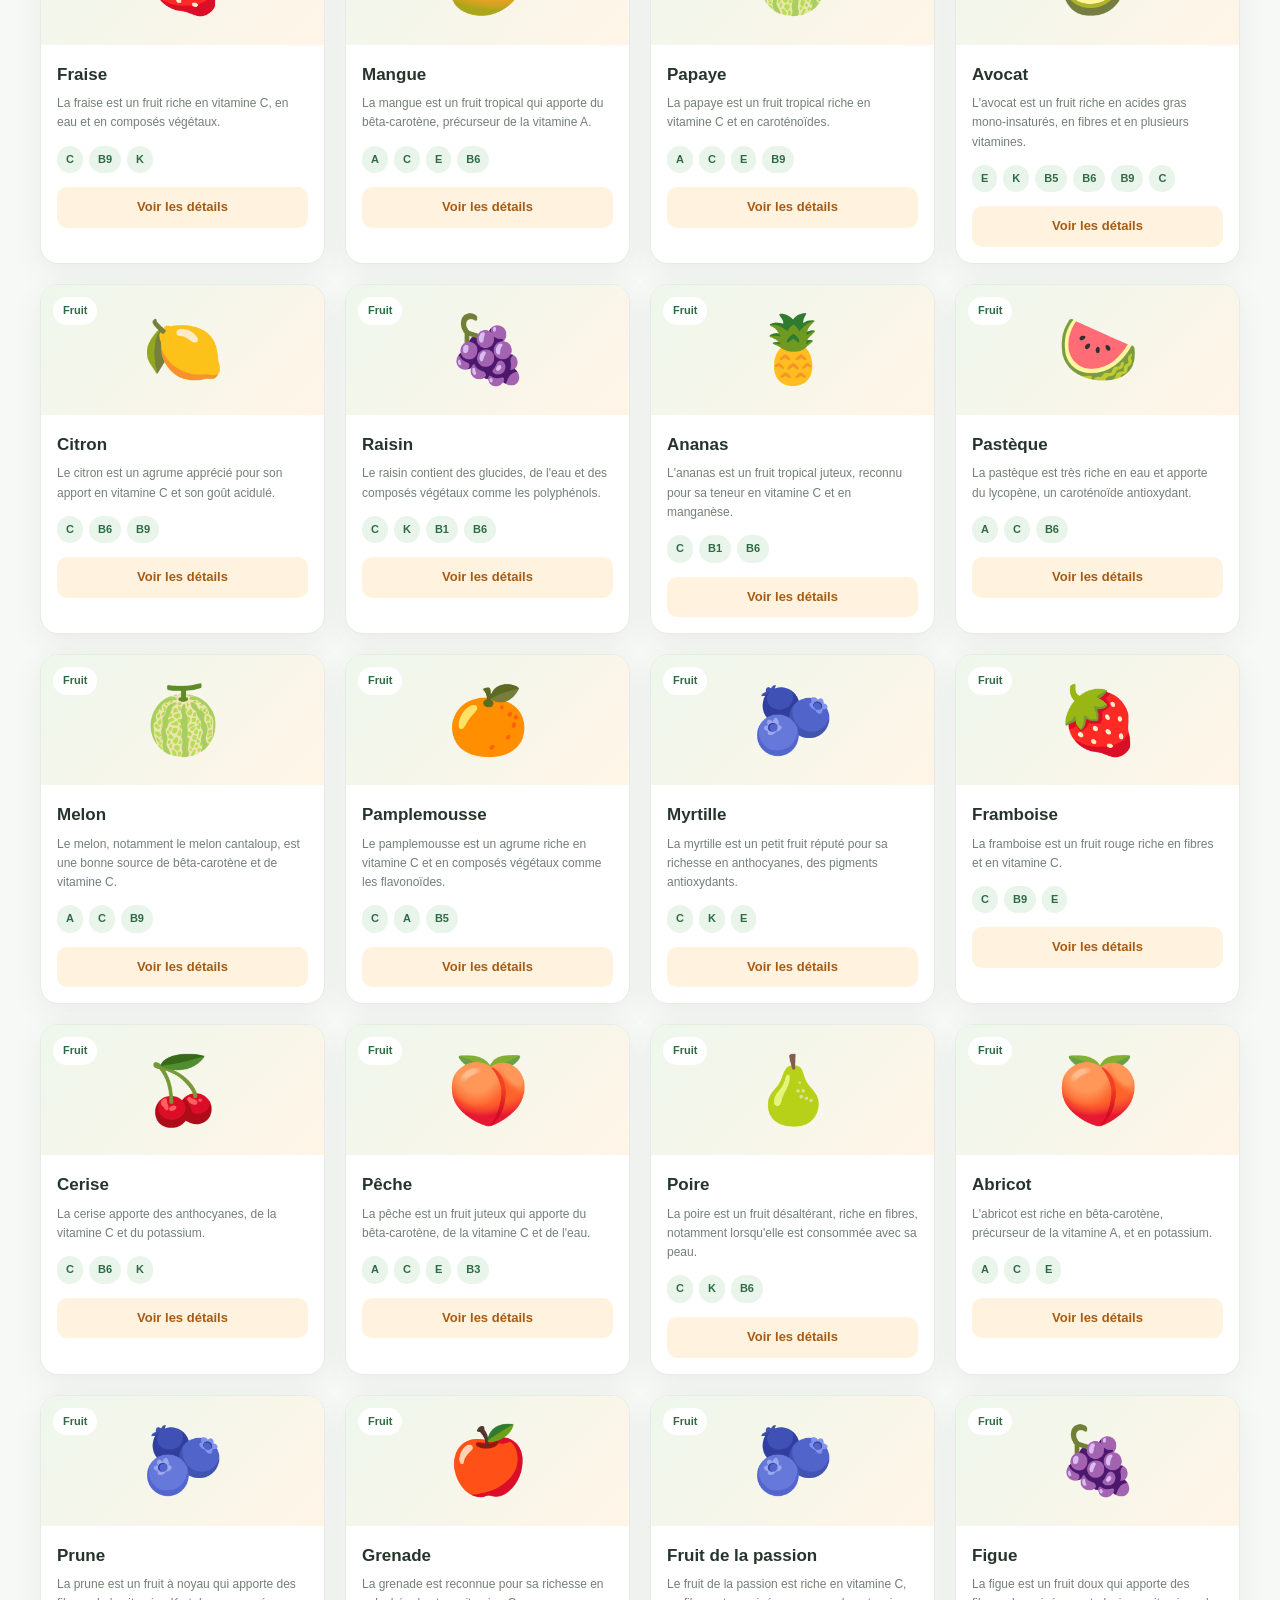
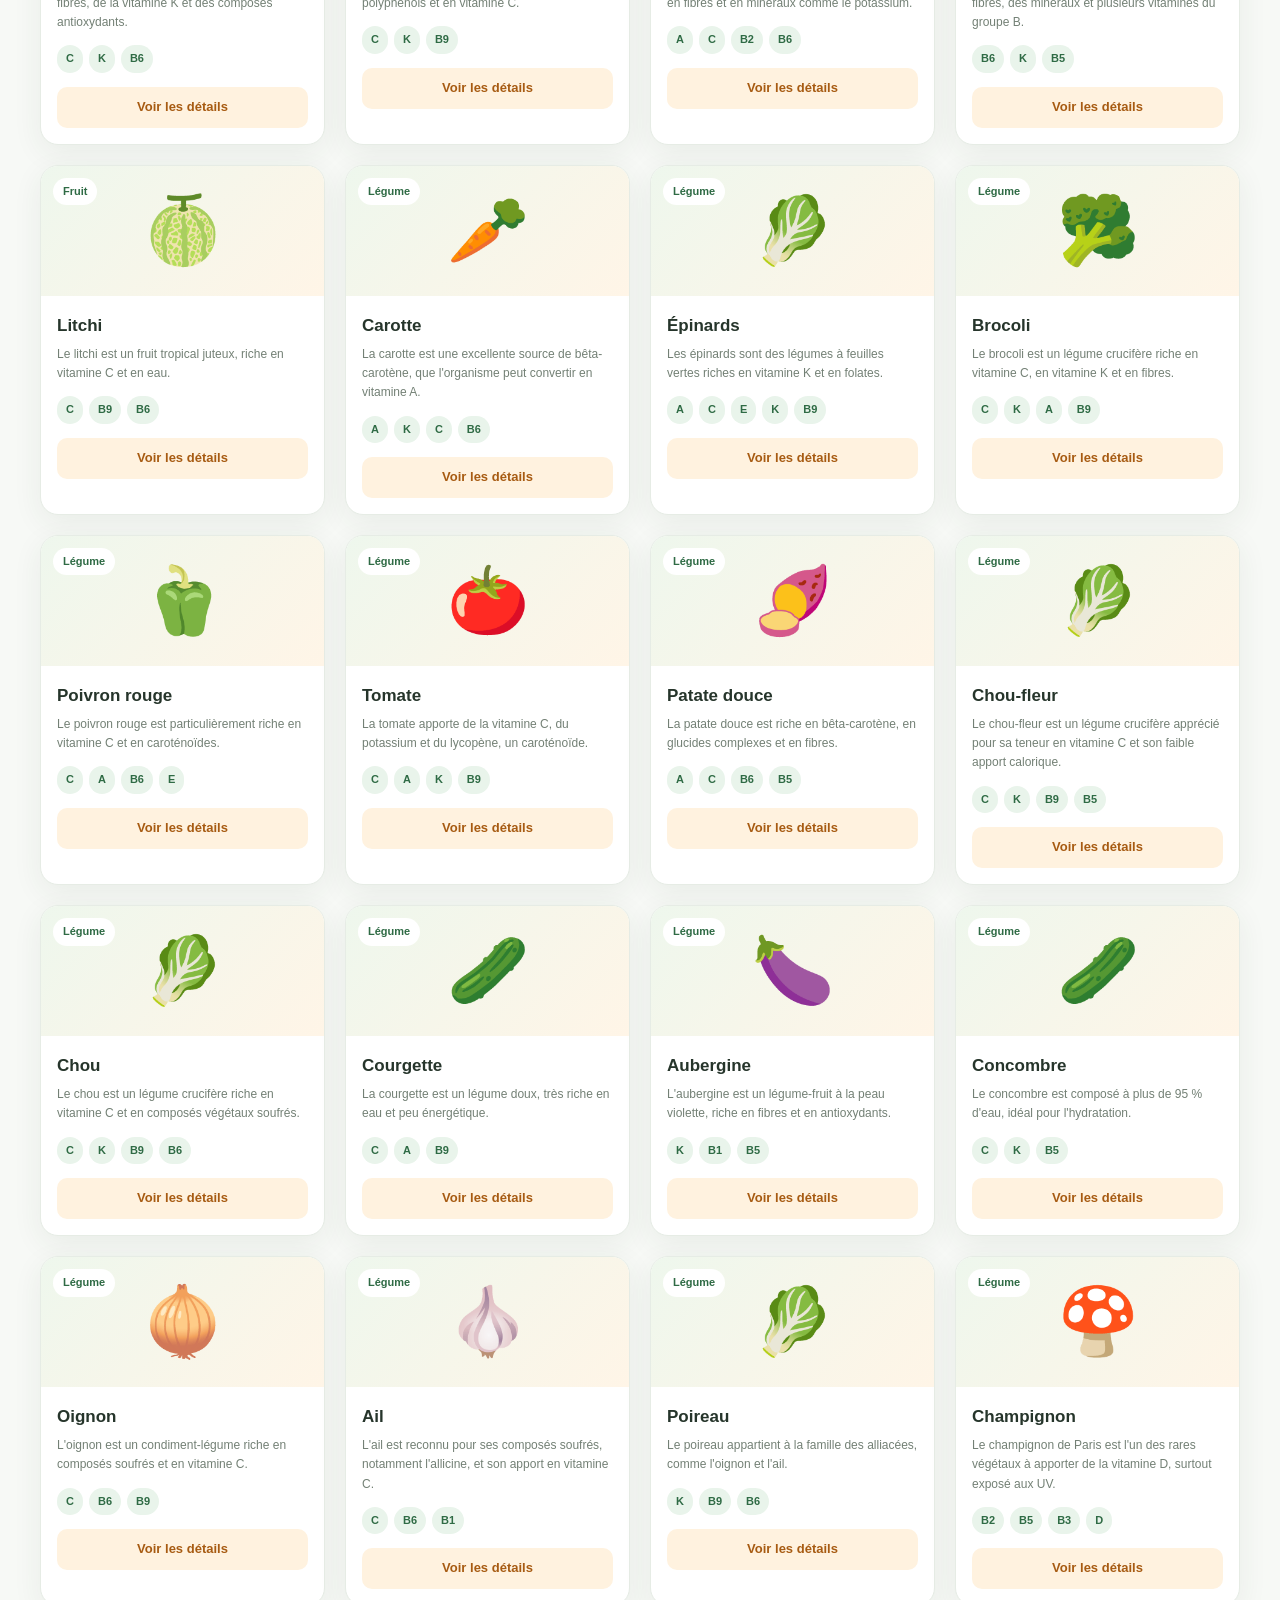
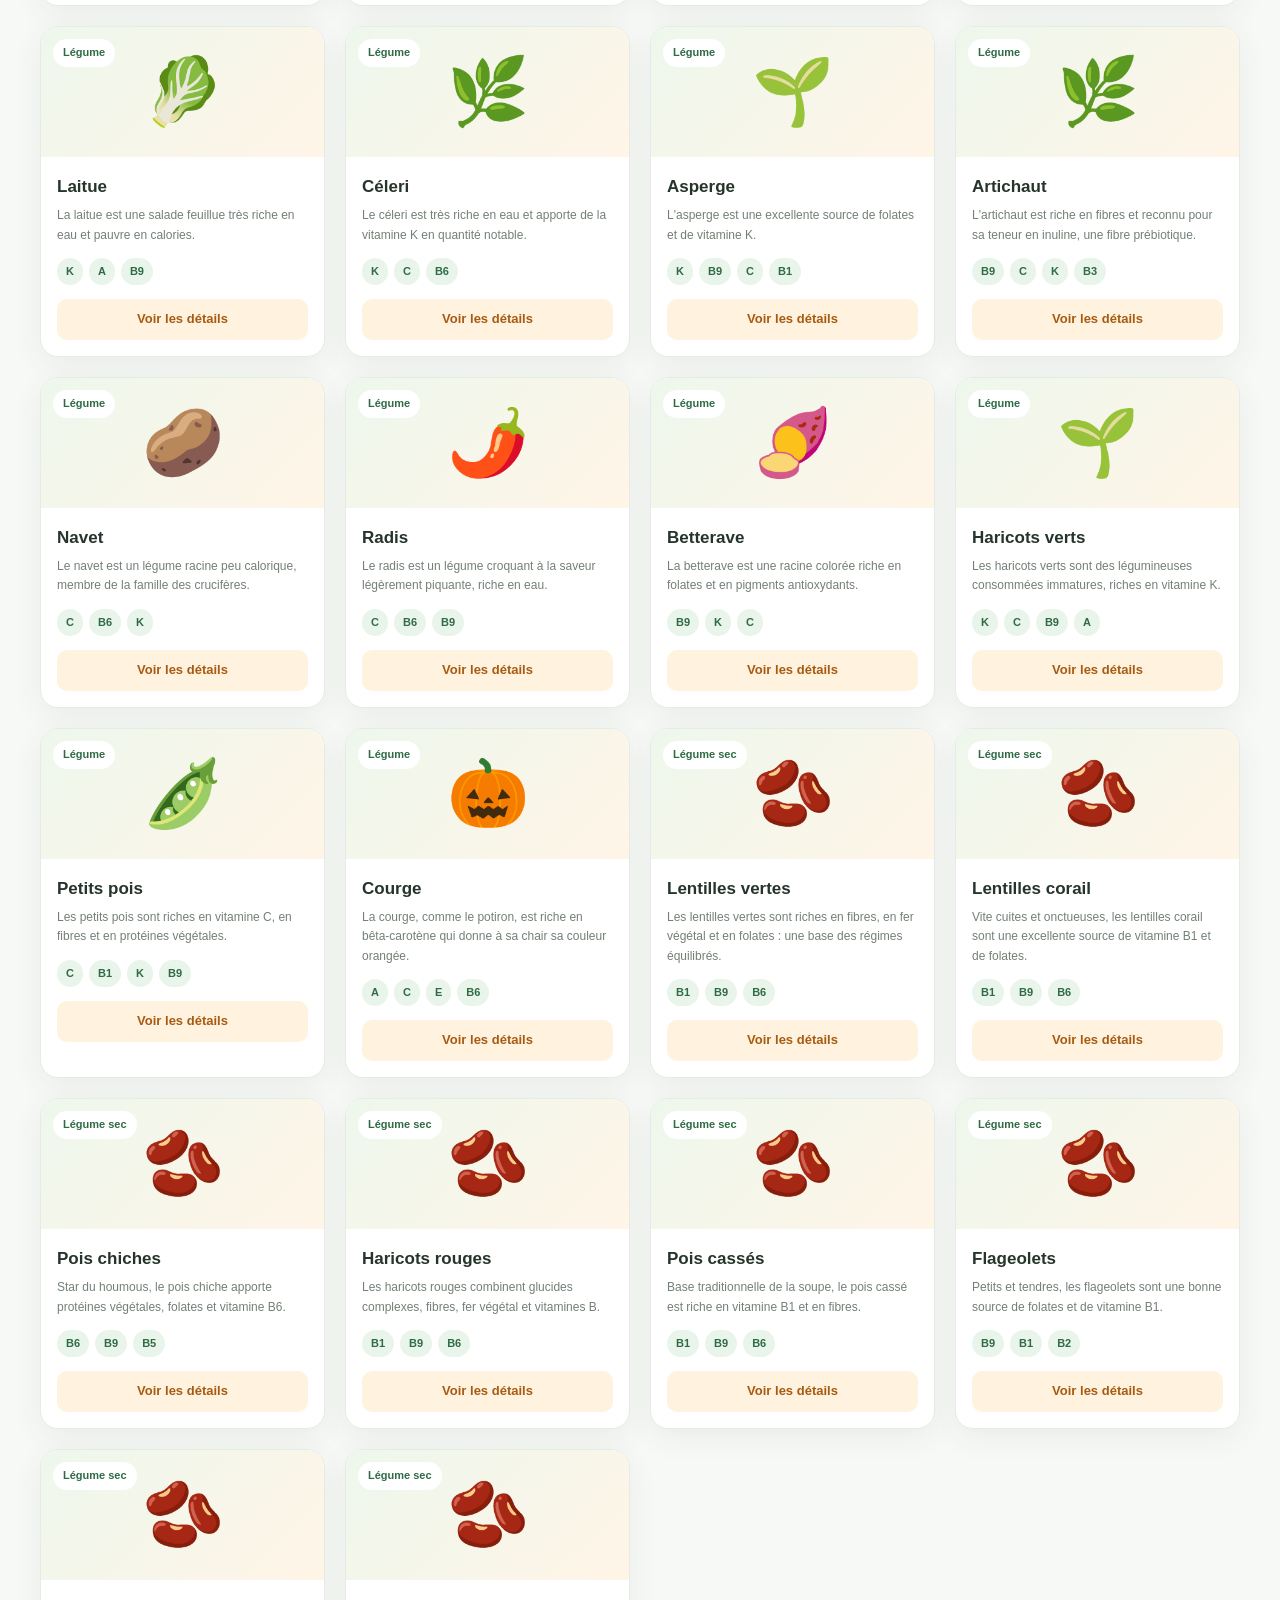
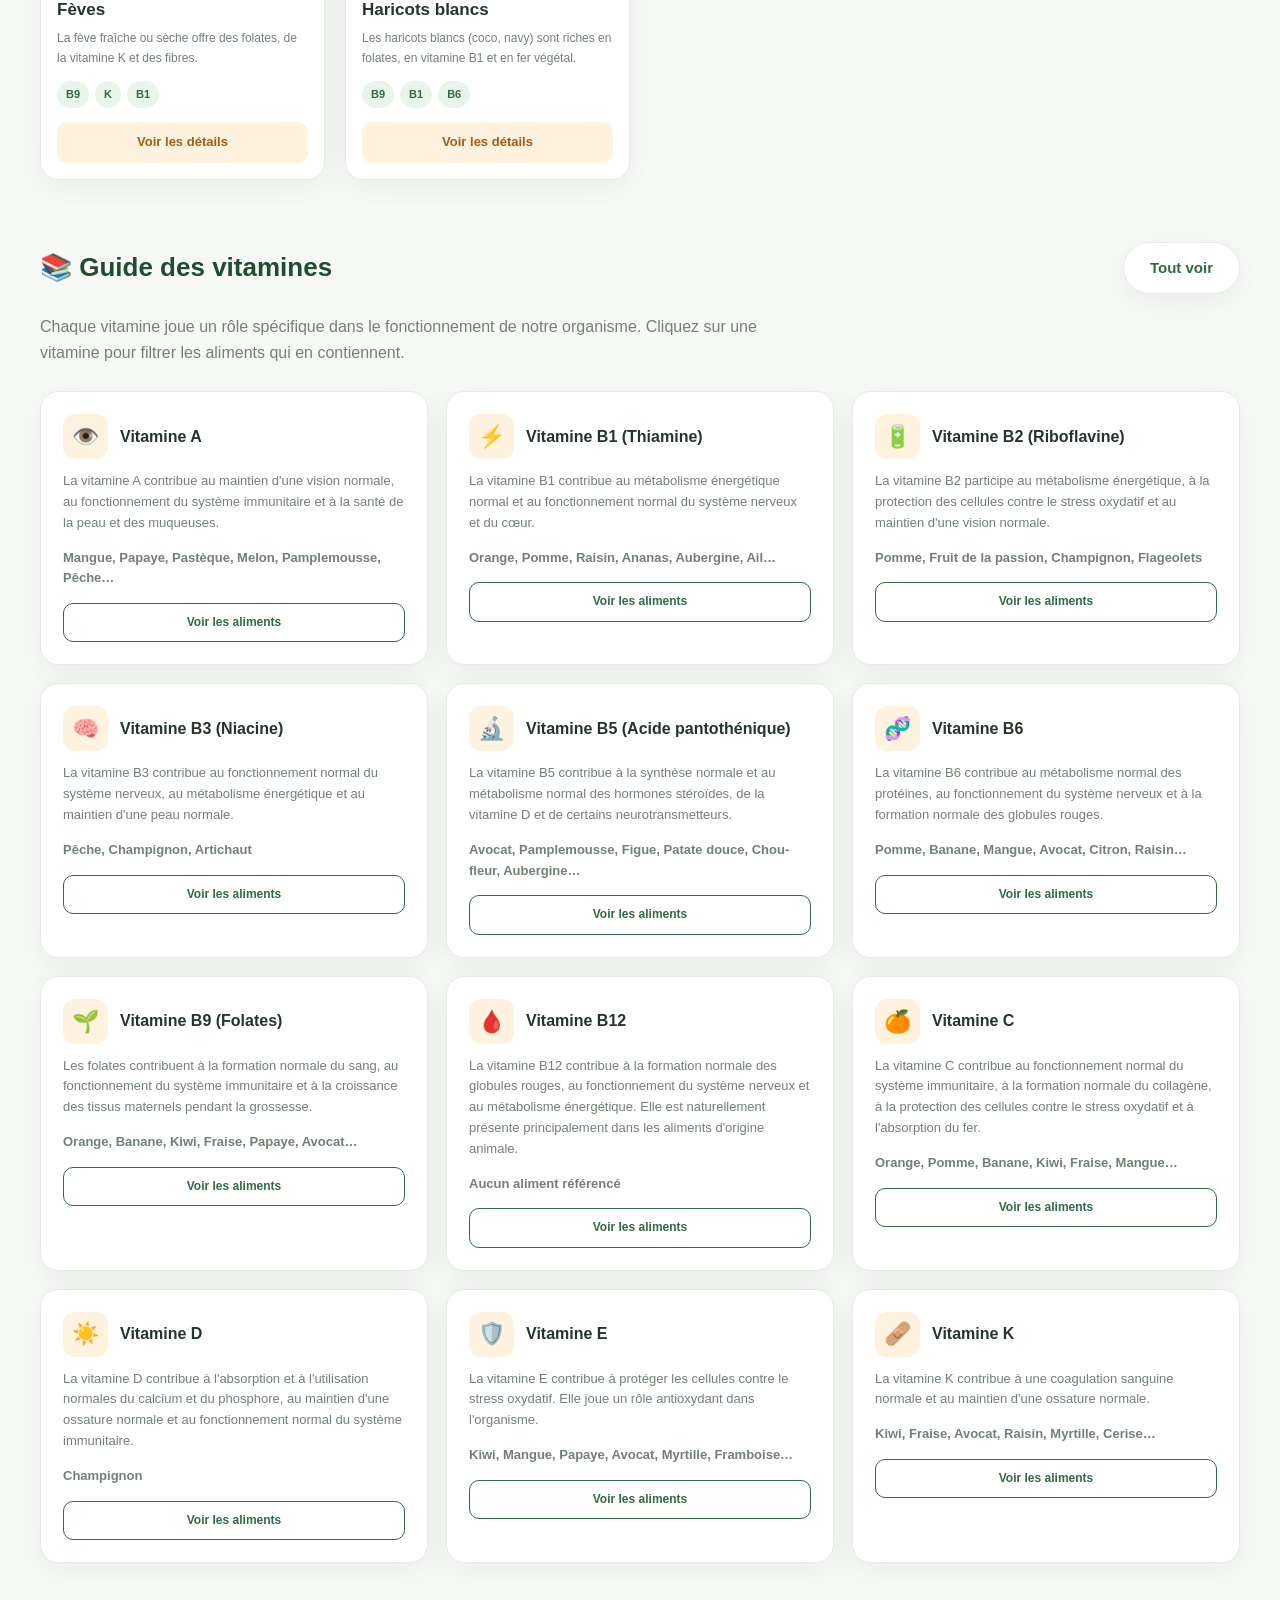
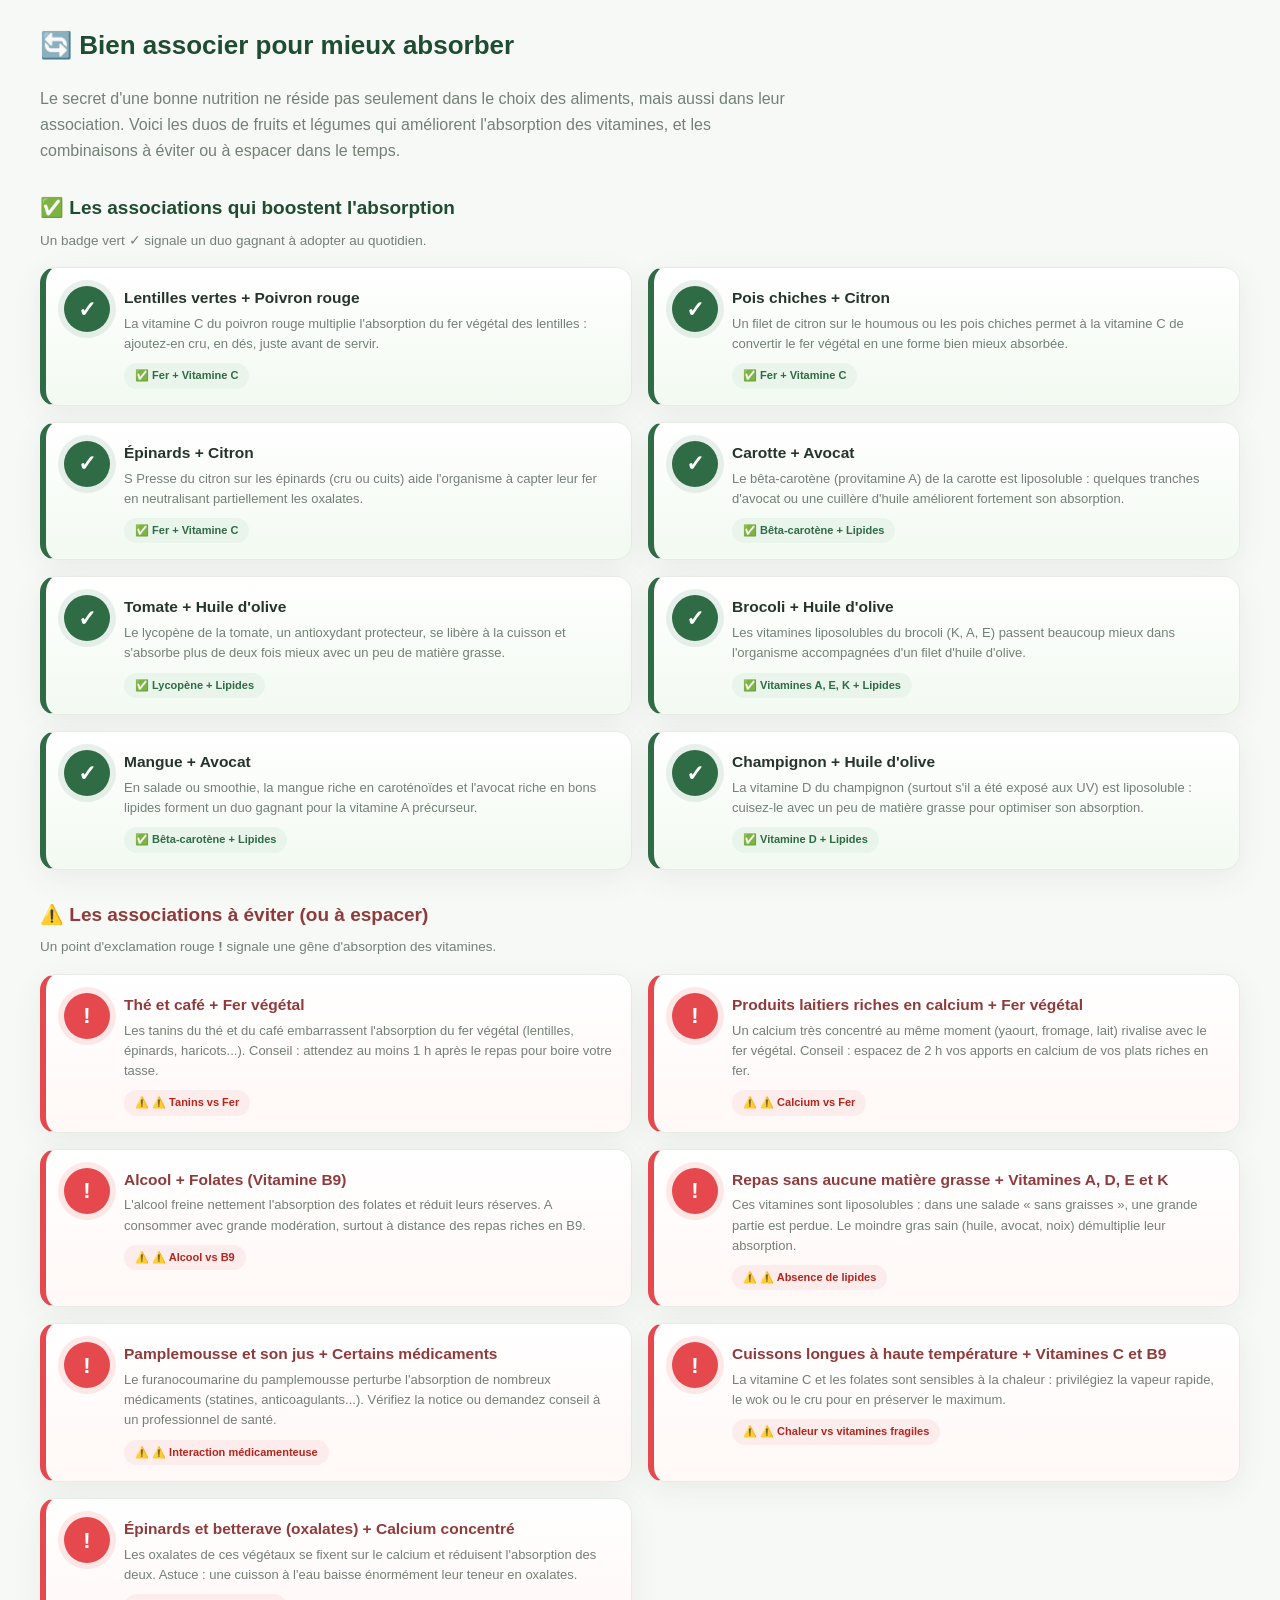
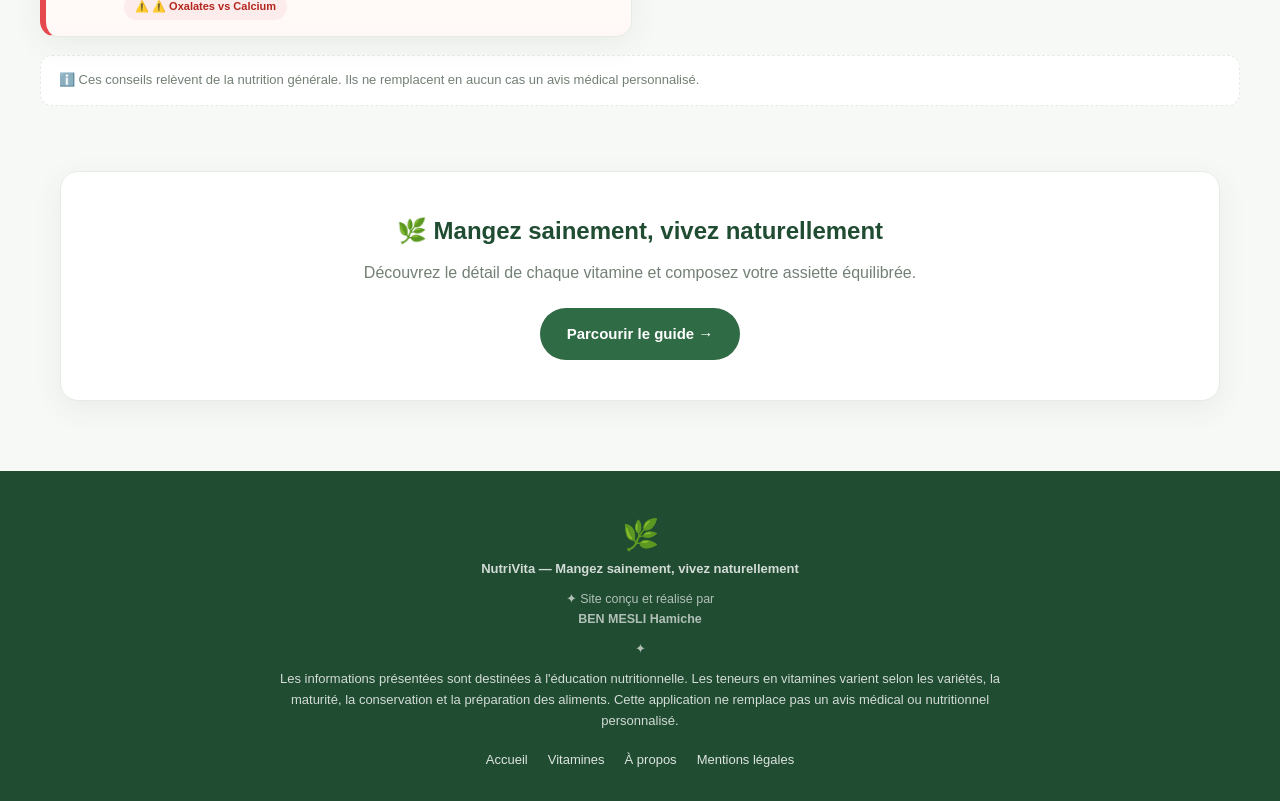
==== commit 17eba47e: "v1.1 - Legumes secs (8 aliments) + guide des associations nutritionnelles (synergies + incompatibili" ====
--- a/index.html
+++ b/index.html
@@ -38,7 +38,10 @@
 
     <!-- Styles et scripts -->
     <link rel="stylesheet" href="css/style.css">
+    <link rel="stylesheet" href="css/associations.css">
     <script src="js/data.js"></script>
+    <script src="js/data-legumes-secs.js"></script>
+    <script src="js/associations.js"></script>
     <script src="js/main.js" defer></script>
 
     <!-- Données structurées (SEO) -->
@@ -135,7 +138,7 @@
 
         <div class="stat-card">
 
-            <strong id="totalFoods">50</strong>
+            <strong id="totalFoods">58</strong>
 
             <span>Fruits et légumes</span>
 
@@ -151,7 +154,7 @@
 
         <div class="stat-card">
 
-            <strong id="totalResults">50</strong>
+            <strong id="totalResults">58</strong>
 
             <span>Aliments affichés</span>
 
@@ -202,6 +205,10 @@
                         🥦 Légumes
                     </button>
 
+                    <button class="filter-btn" data-category="Légume sec">
+                        🫘 Légumes secs
+                    </button>
+
                 </div>
 
 
@@ -228,7 +235,7 @@
 
                 <h2>🍏 Fruits &amp; Légumes</h2>
 
-                <span class="result-count" id="resultCount">50 aliments</span>
+                <span class="result-count" id="resultCount">58 aliments</span>
 
             </div>
 
@@ -272,6 +279,65 @@
             </p>
 
             <div class="vitamin-grid" id="vitaminGrid"></div>
+
+        </section>
+
+
+                <!-- GUIDE DES ASSOCIATIONS -->
+
+        <section
+            class="section container"
+            id="associations"
+        >
+
+            <div class="section-heading">
+
+                <h2>🔄 Bien associer pour mieux absorber</h2>
+
+            </div>
+
+            <p class="section-sub assoc-intro">
+                Le secret d'une bonne nutrition ne réside pas seulement
+                dans le choix des aliments, mais aussi dans leur
+                association. Voici les duos de fruits et légumes qui
+                améliorent l'absorption des vitamines, et les combinaisons
+                à éviter ou à espacer dans le temps.
+            </p>
+
+
+            <div class="assoc-block-title">
+
+                <h3>✅ Les associations qui boostent l'absorption</h3>
+
+            </div>
+
+            <p class="assoc-block-sub">
+                Un badge vert ✓ signale un duo gagnant à adopter au
+                quotidien.
+            </p>
+
+            <div class="assoc-grid" id="assocGoodGrid"></div>
+
+
+            <div class="assoc-block-title warn">
+
+                <h3>⚠️ Les associations à éviter (ou à espacer)</h3>
+
+            </div>
+
+            <p class="assoc-block-sub">
+                Un point d'exclamation rouge <strong>!</strong> signale
+                une gêne d'absorption des vitamines.
+            </p>
+
+            <div class="assoc-grid" id="assocWarnGrid"></div>
+
+
+            <div class="assoc-legend">
+                ℹ️ Ces conseils relèvent de la nutrition générale.
+                Ils ne remplacent en aucun cas un avis médical
+                personnalisé.
+            </div>
 
         </section>
 
@@ -386,6 +452,8 @@
 
                 <div class="modal-vitamin-tags" id="modalVitamins"></div>
 
+                <div class="modal-associations" id="modalAssociations" style="display: none;"></div>
+
             </div>
 
         </div>
--- a/css/associations.css
+++ b/css/associations.css
@@ -0,0 +1,186 @@
+/* =========================================================
+   NutriVita v1.1 — Guide des associations
+   ✅ Synergies (vert) / ⚠️ Incompatibilités (rouge)
+========================================================= */
+
+.assoc-intro {
+    color: var(--text-light);
+    max-width: 760px;
+    margin-bottom: 22px;
+}
+
+.assoc-block-title {
+    display: flex;
+    align-items: center;
+    gap: 10px;
+    margin: 30px 0 6px;
+}
+
+.assoc-block-title h3 {
+    font-size: 19px;
+    color: var(--green-dark);
+}
+
+.assoc-block-title.warn h3 {
+    color: #8f3b3b;
+}
+
+.assoc-block-sub {
+    color: var(--text-light);
+    font-size: 13.5px;
+    margin-bottom: 16px;
+}
+
+.assoc-grid {
+    display: grid;
+    grid-template-columns: repeat(2, 1fr);
+    gap: 16px;
+}
+
+.assoc-card {
+    background: white;
+    border-radius: 16px;
+    border: 1px solid var(--border);
+    border-left: 6px solid var(--green);
+    box-shadow: var(--shadow);
+    padding: 18px 18px 16px;
+    display: flex;
+    gap: 14px;
+    align-items: flex-start;
+    transition: transform 0.2s, box-shadow 0.2s;
+}
+
+.assoc-card:hover {
+    transform: translateY(-3px);
+}
+
+.assoc-card.good {
+    border-left-color: var(--green);
+    background: linear-gradient(180deg, #ffffff, #f2faf1);
+}
+
+.assoc-card.warn {
+    border-left-color: #e5484d;
+    background: linear-gradient(180deg, #ffffff, #fff8f6);
+}
+
+.assoc-badge {
+    width: 46px;
+    height: 46px;
+    flex-shrink: 0;
+    display: flex;
+    align-items: center;
+    justify-content: center;
+    border-radius: 50%;
+    font-size: 22px;
+    font-weight: 800;
+    color: white;
+    background: var(--green);
+}
+
+.assoc-card.warn .assoc-badge {
+    background: #e5484d;
+    box-shadow: 0 0 0 6px rgba(229, 72, 77, 0.12);
+    animation: pulse 2.2s infinite;
+}
+
+@keyframes pulse {
+    0% { box-shadow: 0 0 0 4px rgba(229, 72, 77, 0.10); }
+    50% { box-shadow: 0 0 0 9px rgba(229, 72, 77, 0.16); }
+    100% { box-shadow: 0 0 0 4px rgba(229, 72, 77, 0.10); }
+}
+
+.assoc-card.good .assoc-badge {
+    box-shadow: 0 0 0 6px rgba(47, 107, 69, 0.10);
+}
+
+.assoc-content {
+    flex: 1;
+    min-width: 0;
+}
+
+.assoc-pair {
+    font-size: 15.5px;
+    font-weight: 700;
+    margin-bottom: 3px;
+}
+
+.assoc-card.warn .assoc-pair {
+    color: #8f3b3b;
+}
+
+.assoc-why {
+    color: var(--text-light);
+    font-size: 13px;
+    line-height: 1.55;
+}
+
+.assoc-chip {
+    display: inline-block;
+    margin-top: 9px;
+    padding: 4px 11px;
+    border-radius: 20px;
+    font-size: 11px;
+    font-weight: 700;
+    background: var(--green-light);
+    color: var(--green);
+}
+
+.assoc-card.warn .assoc-chip {
+    background: #fdecec;
+    color: #b3261e;
+}
+
+/* Cartes d'association dans la modale */
+
+.modal-associations h4 {
+    margin: 18px 0 6px;
+    font-size: 15px;
+}
+
+.modal-association-item {
+    display: flex;
+    gap: 12px;
+    align-items: flex-start;
+
+    padding: 12px 14px;
+    border-radius: 12px;
+    margin-bottom: 8px;
+    font-size: 13.5px;
+    line-height: 1.5;
+}
+
+.modal-association-item.good {
+    background: var(--green-light);
+    color: var(--text);
+}
+
+.modal-association-item.warn {
+    background: #fdefee;
+    color: #7c3030;
+}
+
+.modal-association-item .icon {
+    font-size: 17px;
+    font-weight: 800;
+}
+
+/* Légende sous la section */
+
+.assoc-legend {
+    margin-top: 18px;
+    padding: 14px 18px;
+    background: white;
+    border: 1px dashed var(--border);
+    border-radius: 12px;
+    color: var(--text-light);
+    font-size: 13px;
+}
+
+/* Responsive */
+
+@media (max-width: 900px) {
+    .assoc-grid {
+        grid-template-columns: 1fr;
+    }
+}
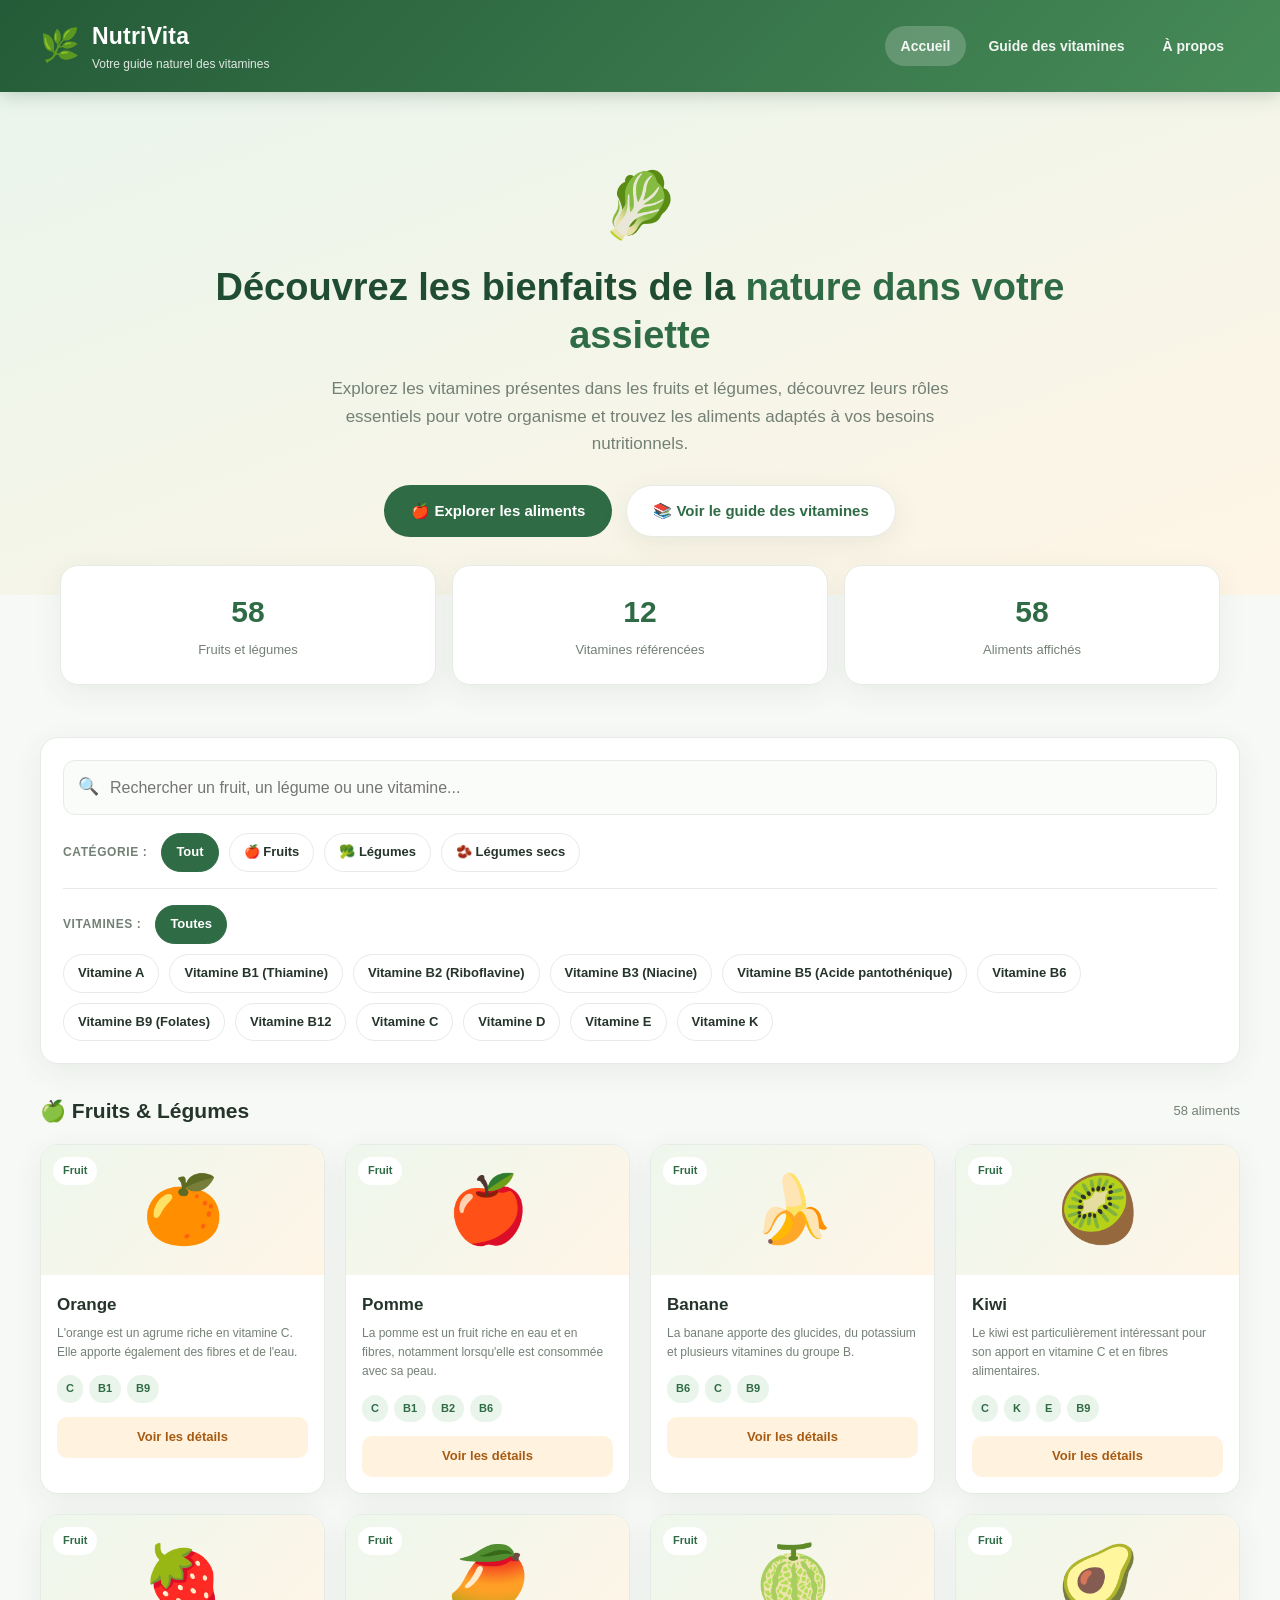
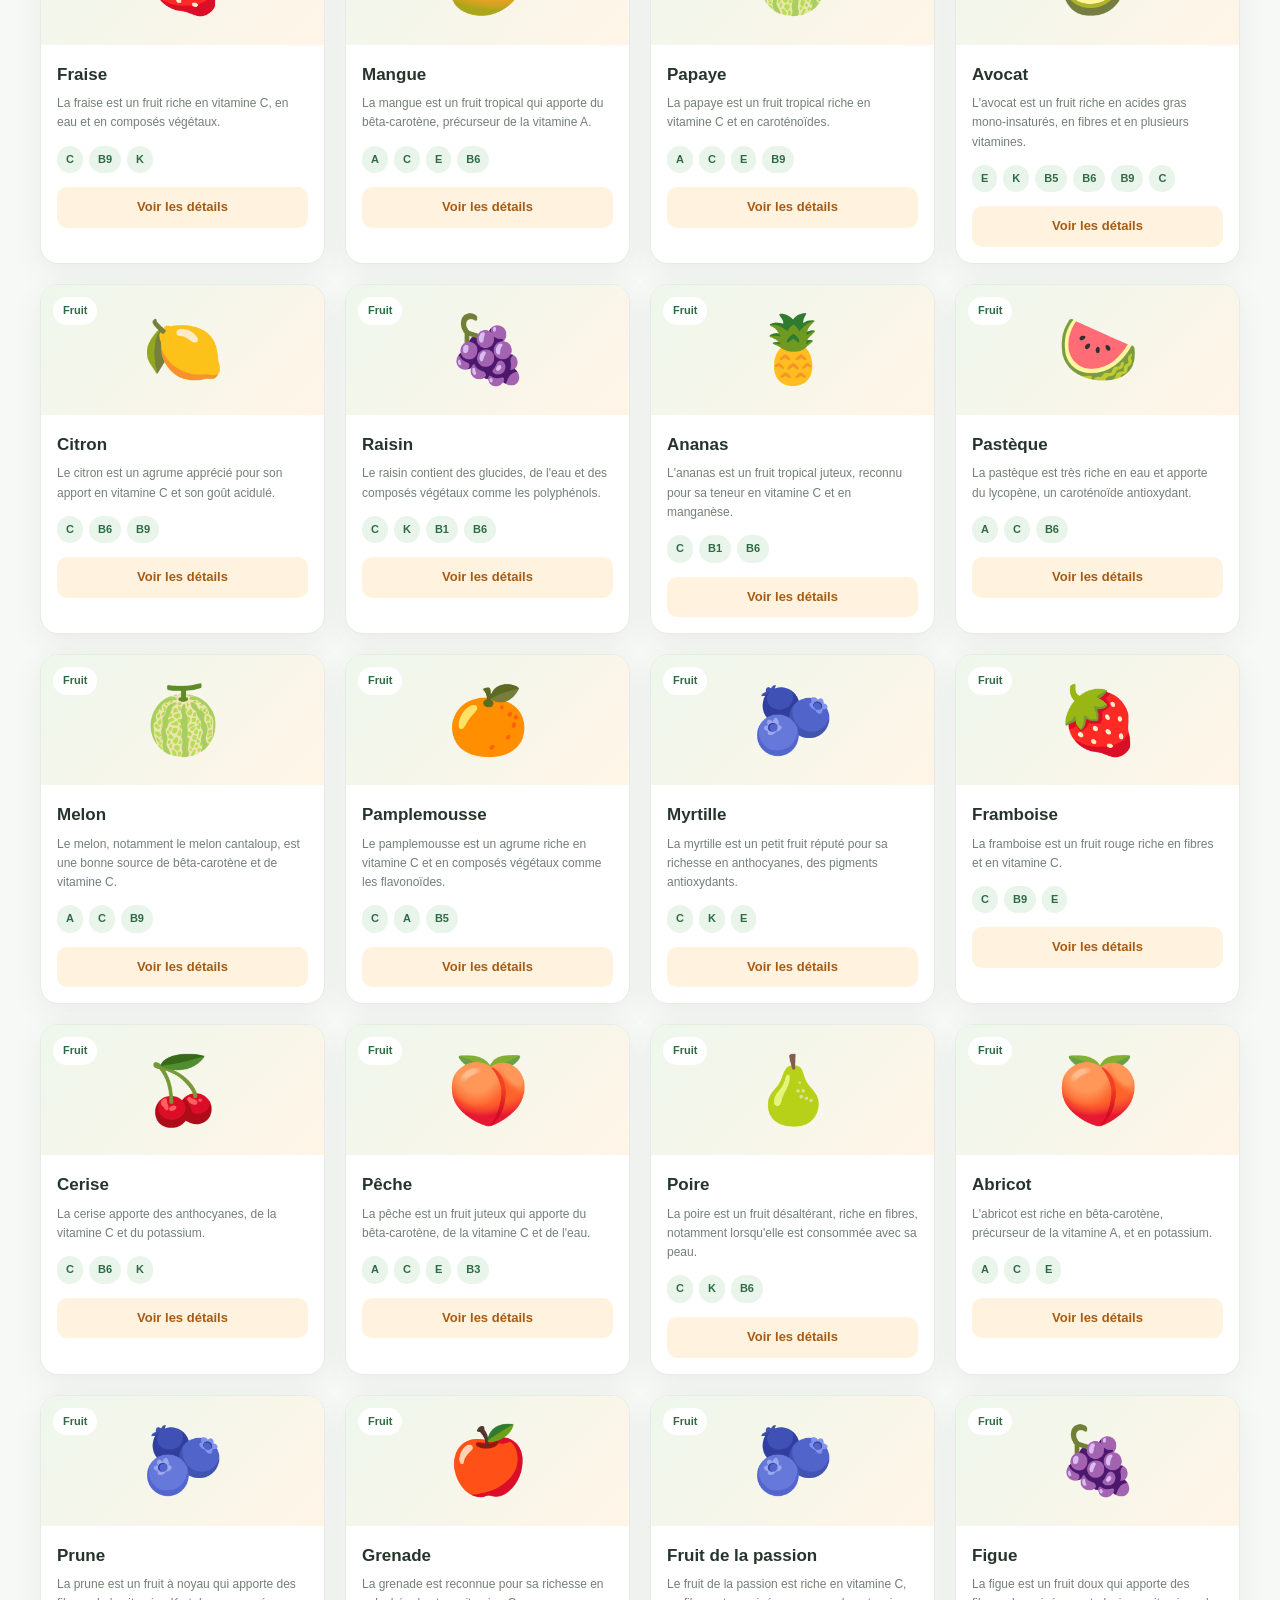
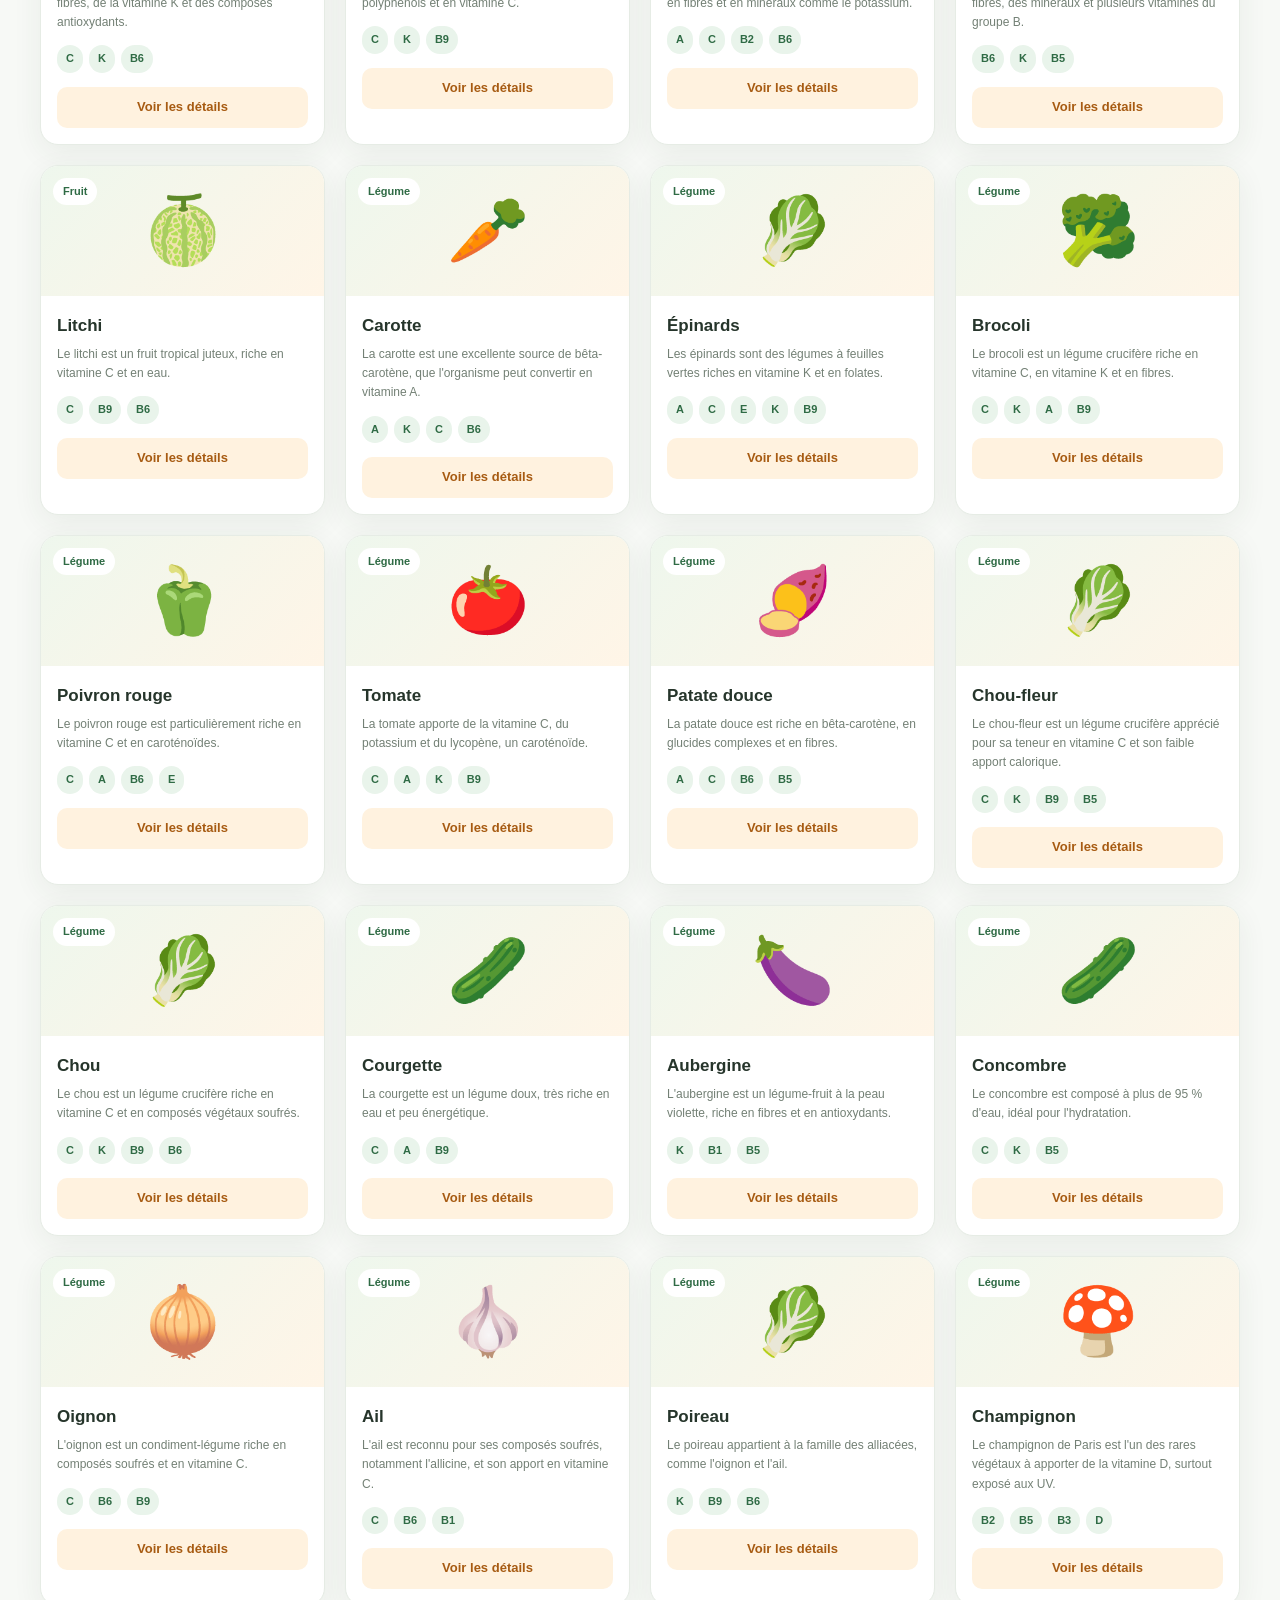
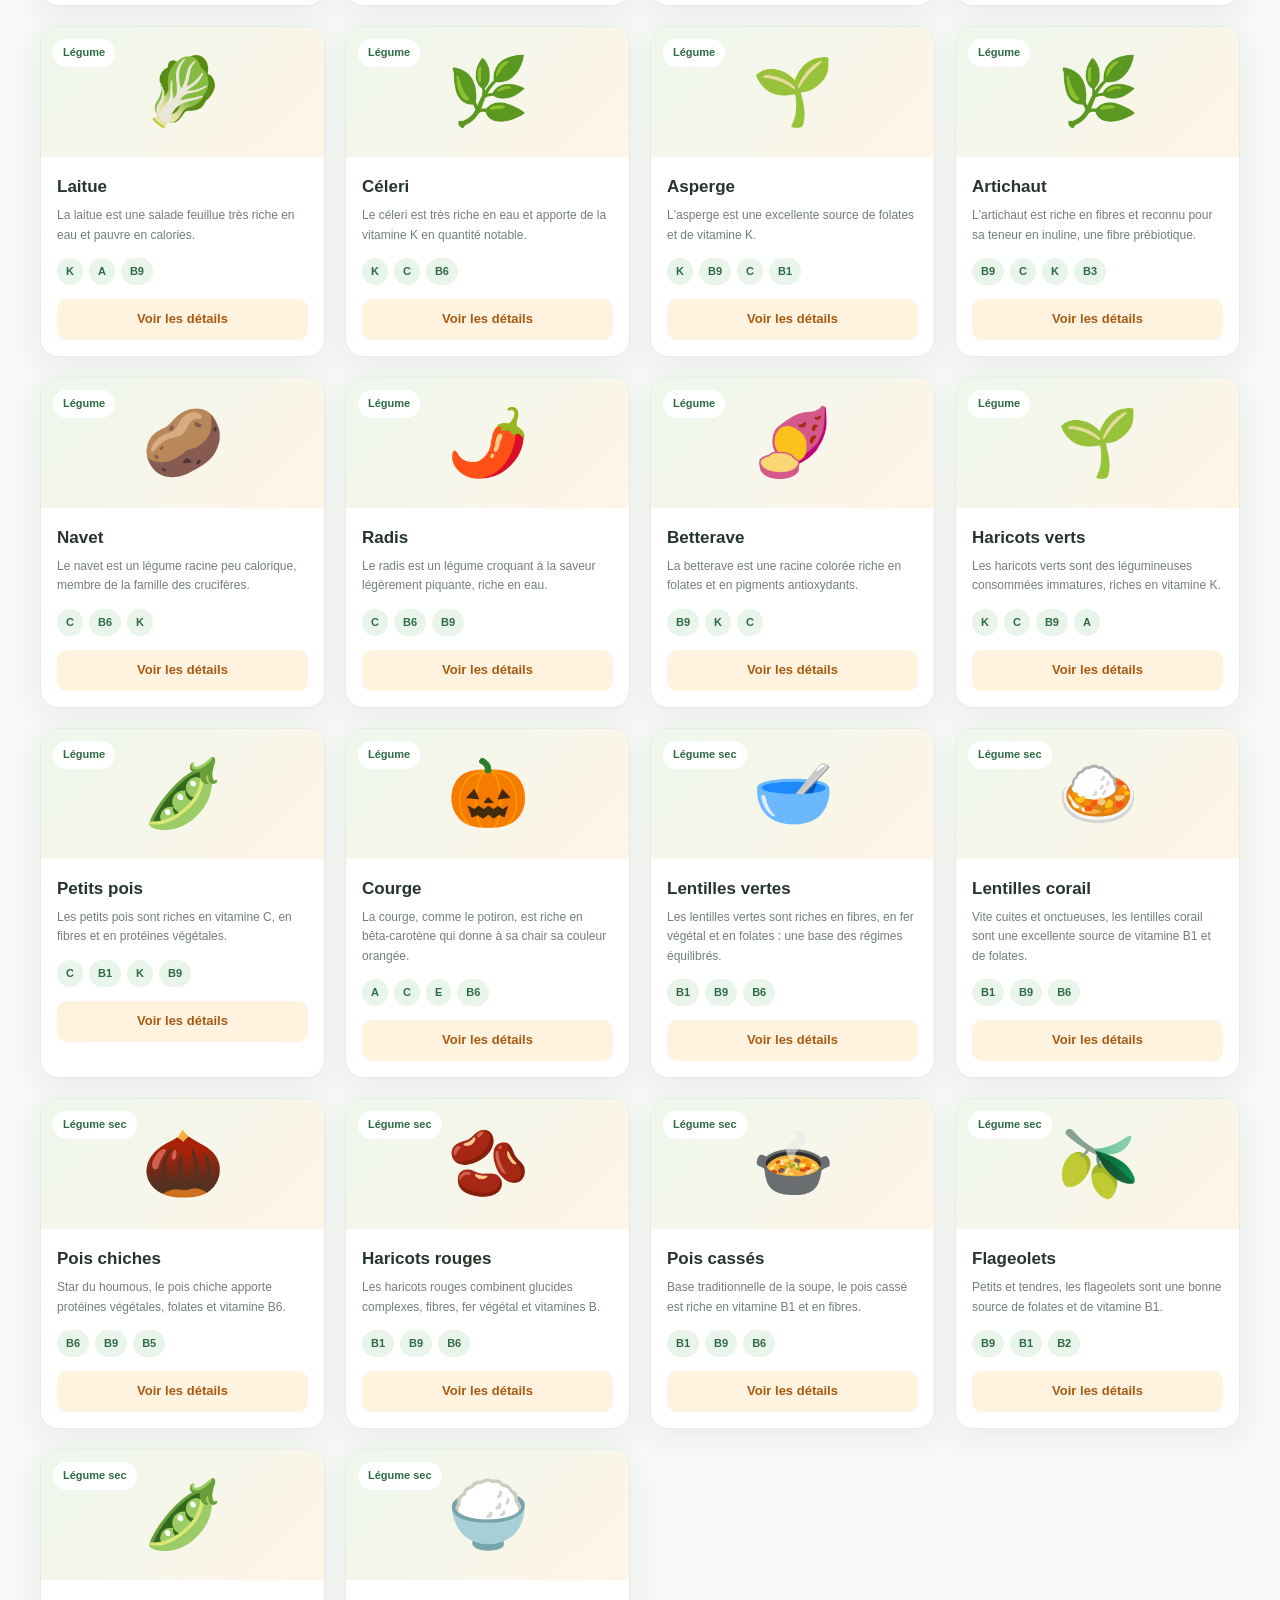
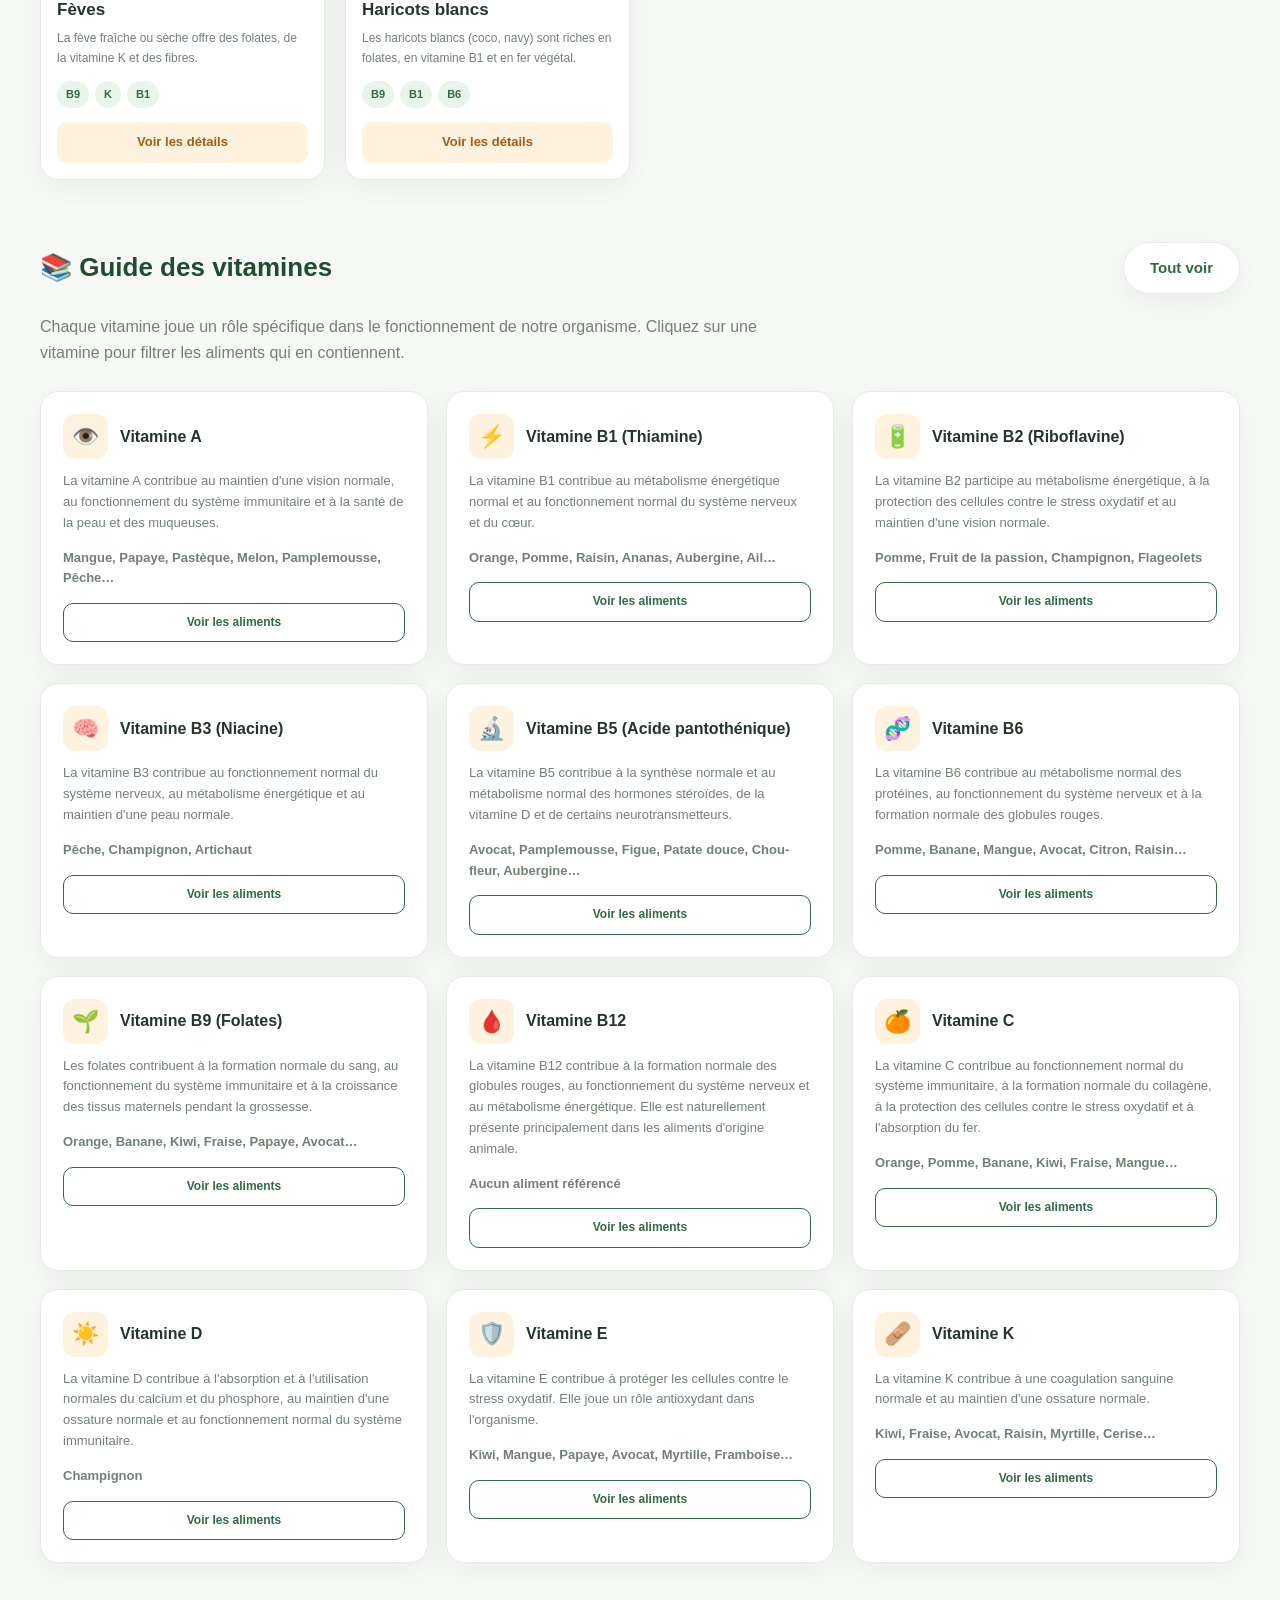
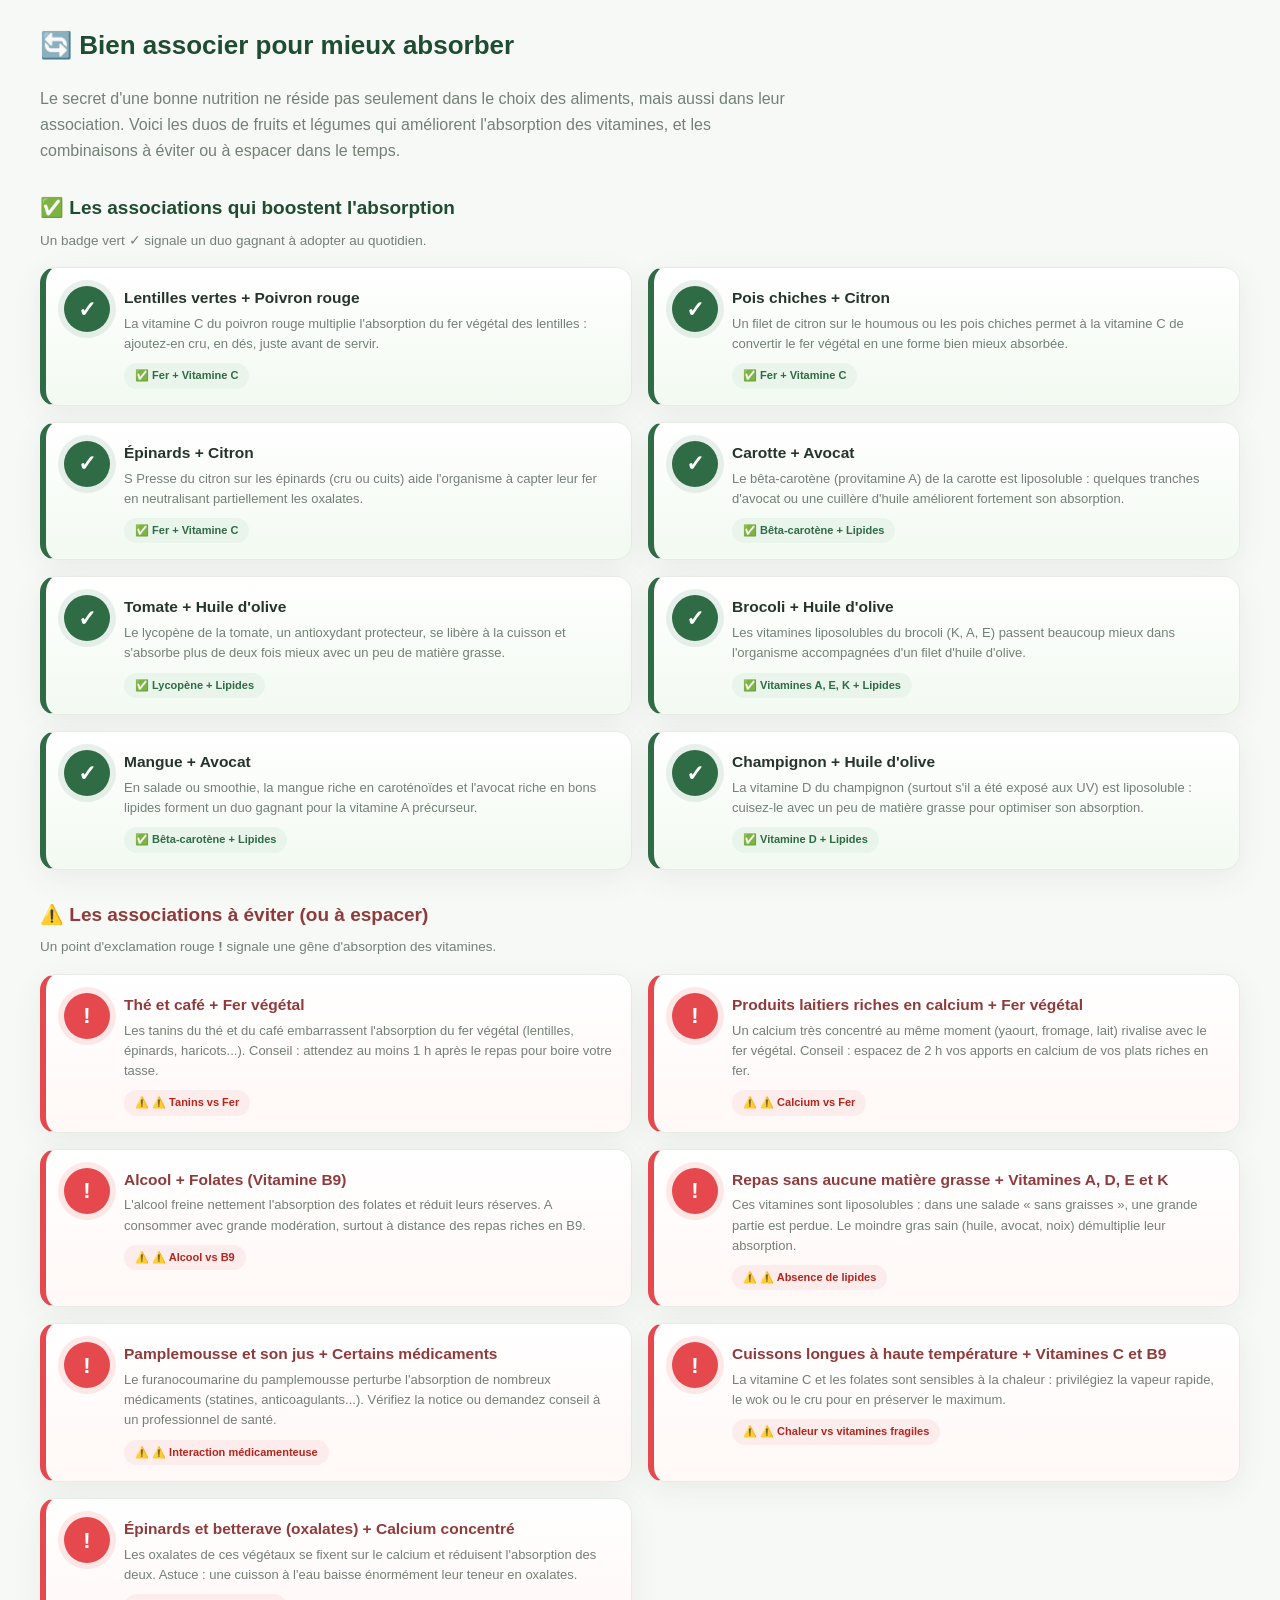
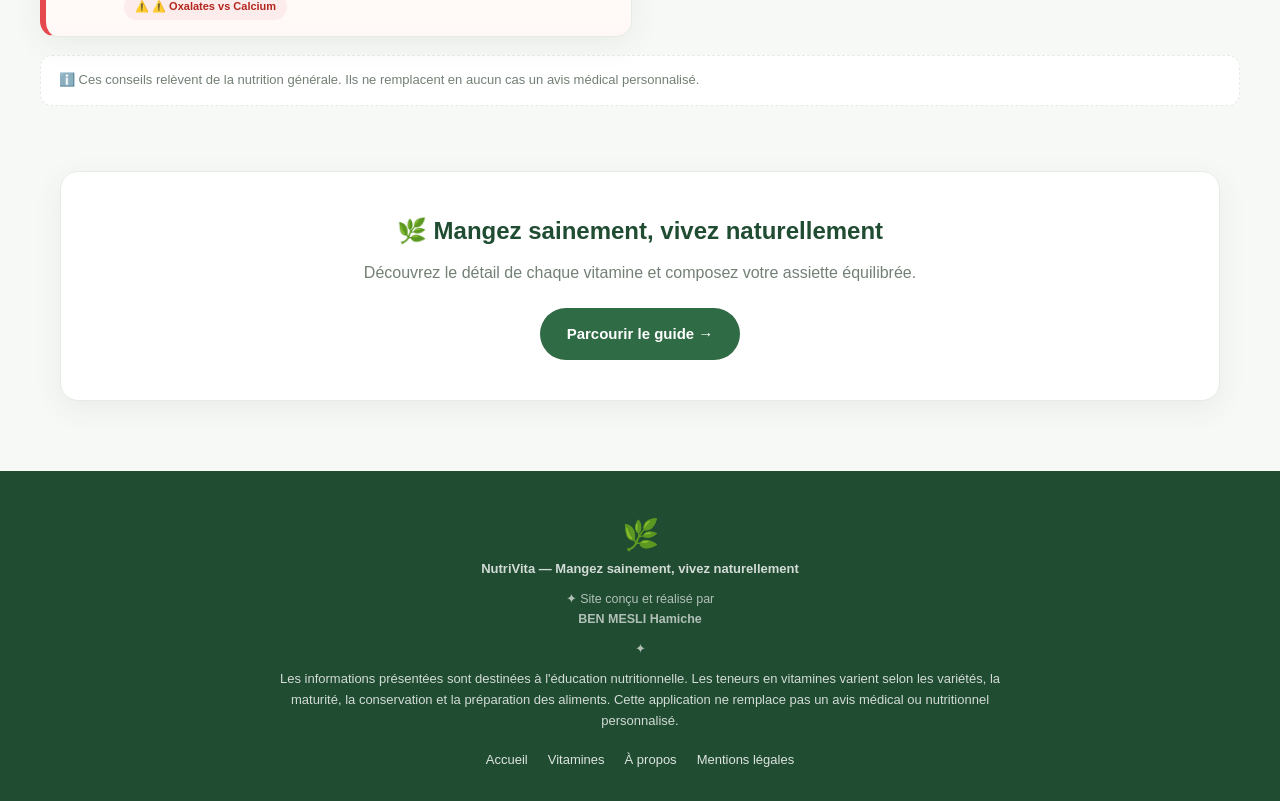
==== commit 5238c5ea: "Cache-busting : versionnement des fichiers CSS/JS (v1.1.2)" ====
--- a/index.html
+++ b/index.html
@@ -37,12 +37,12 @@
     <meta name="theme-color" content="#2f6b45">
 
     <!-- Styles et scripts -->
-    <link rel="stylesheet" href="css/style.css">
-    <link rel="stylesheet" href="css/associations.css">
-    <script src="js/data.js"></script>
-    <script src="js/data-legumes-secs.js"></script>
-    <script src="js/associations.js"></script>
-    <script src="js/main.js" defer></script>
+    <link rel="stylesheet" href="css/style.css?v=1.1.2">
+    <link rel="stylesheet" href="css/associations.css?v=1.1.2">
+    <script src="js/data.js?v=1.1.2"></script>
+    <script src="js/data-legumes-secs.js?v=1.1.2"></script>
+    <script src="js/associations.js?v=1.1.2"></script>
+    <script src="js/main.js?v=1.1.2" defer></script>
 
     <!-- Données structurées (SEO) -->
     <script type="application/ld+json">
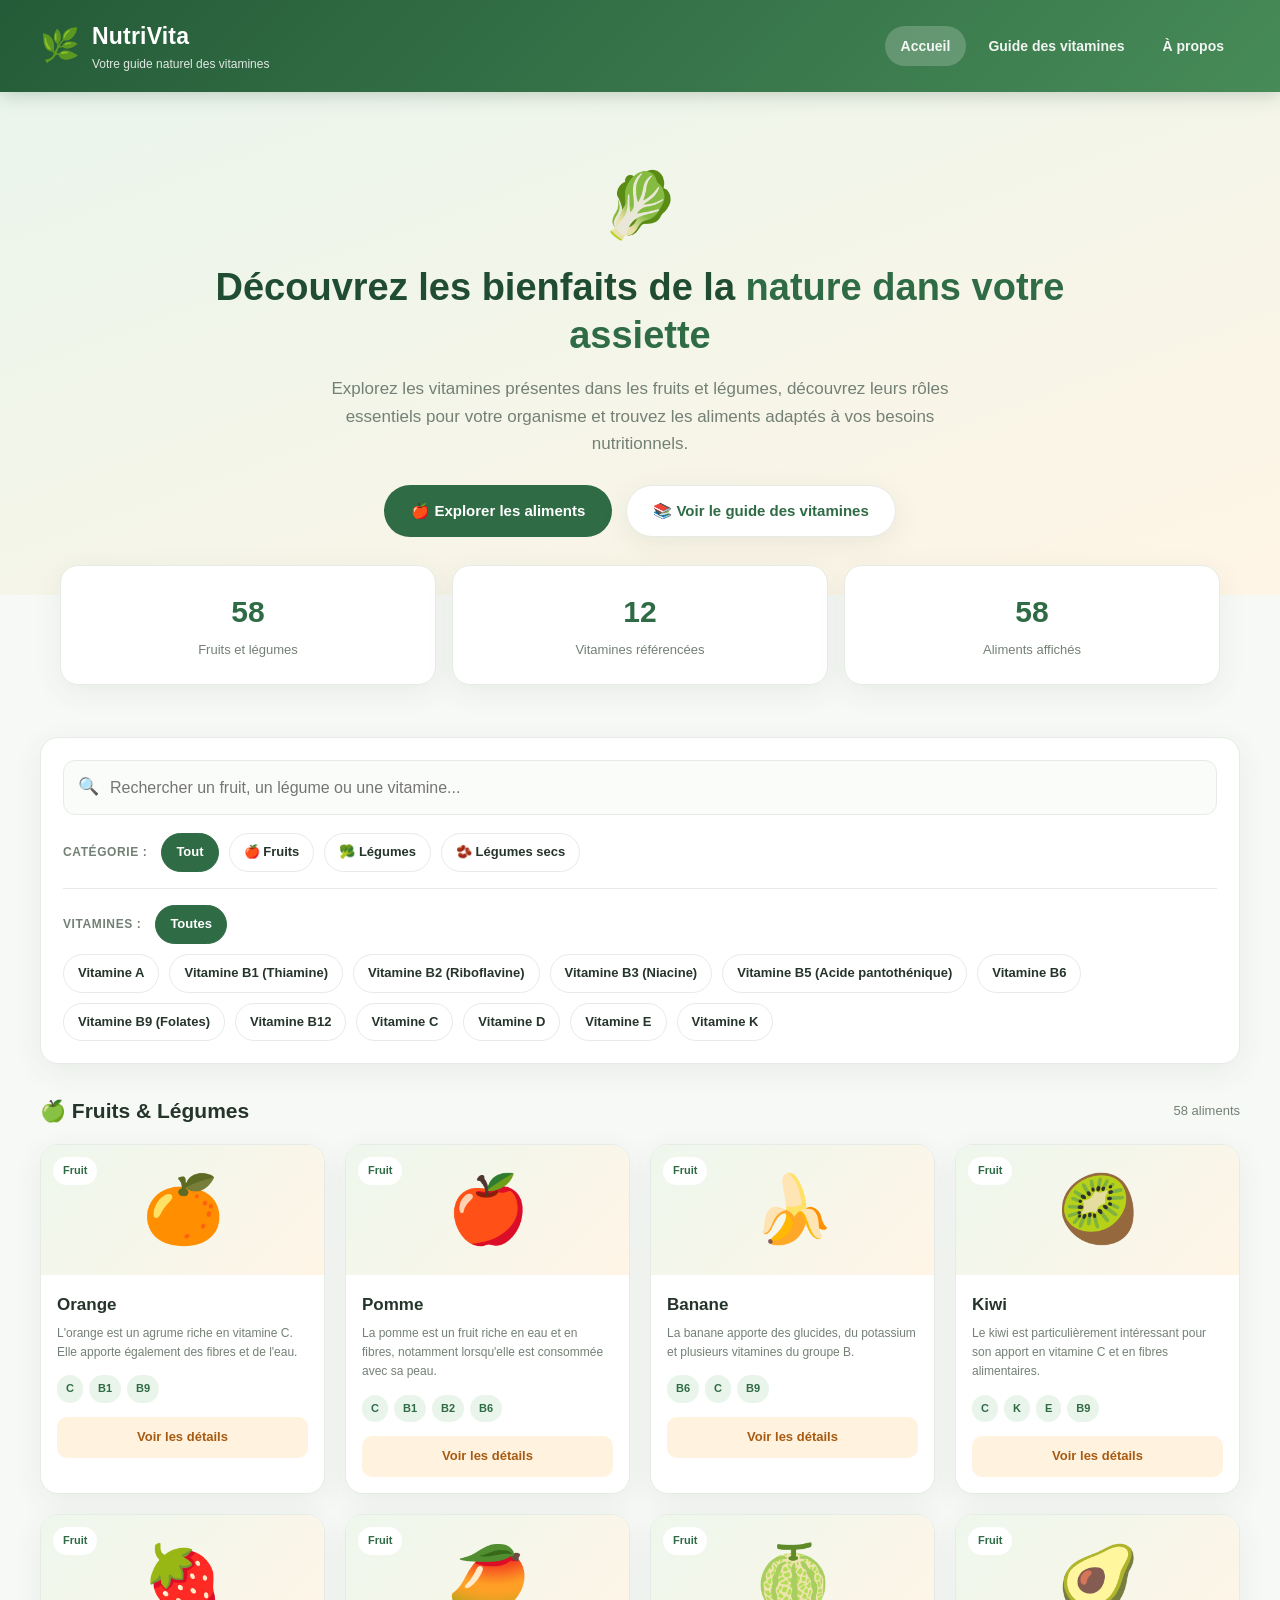
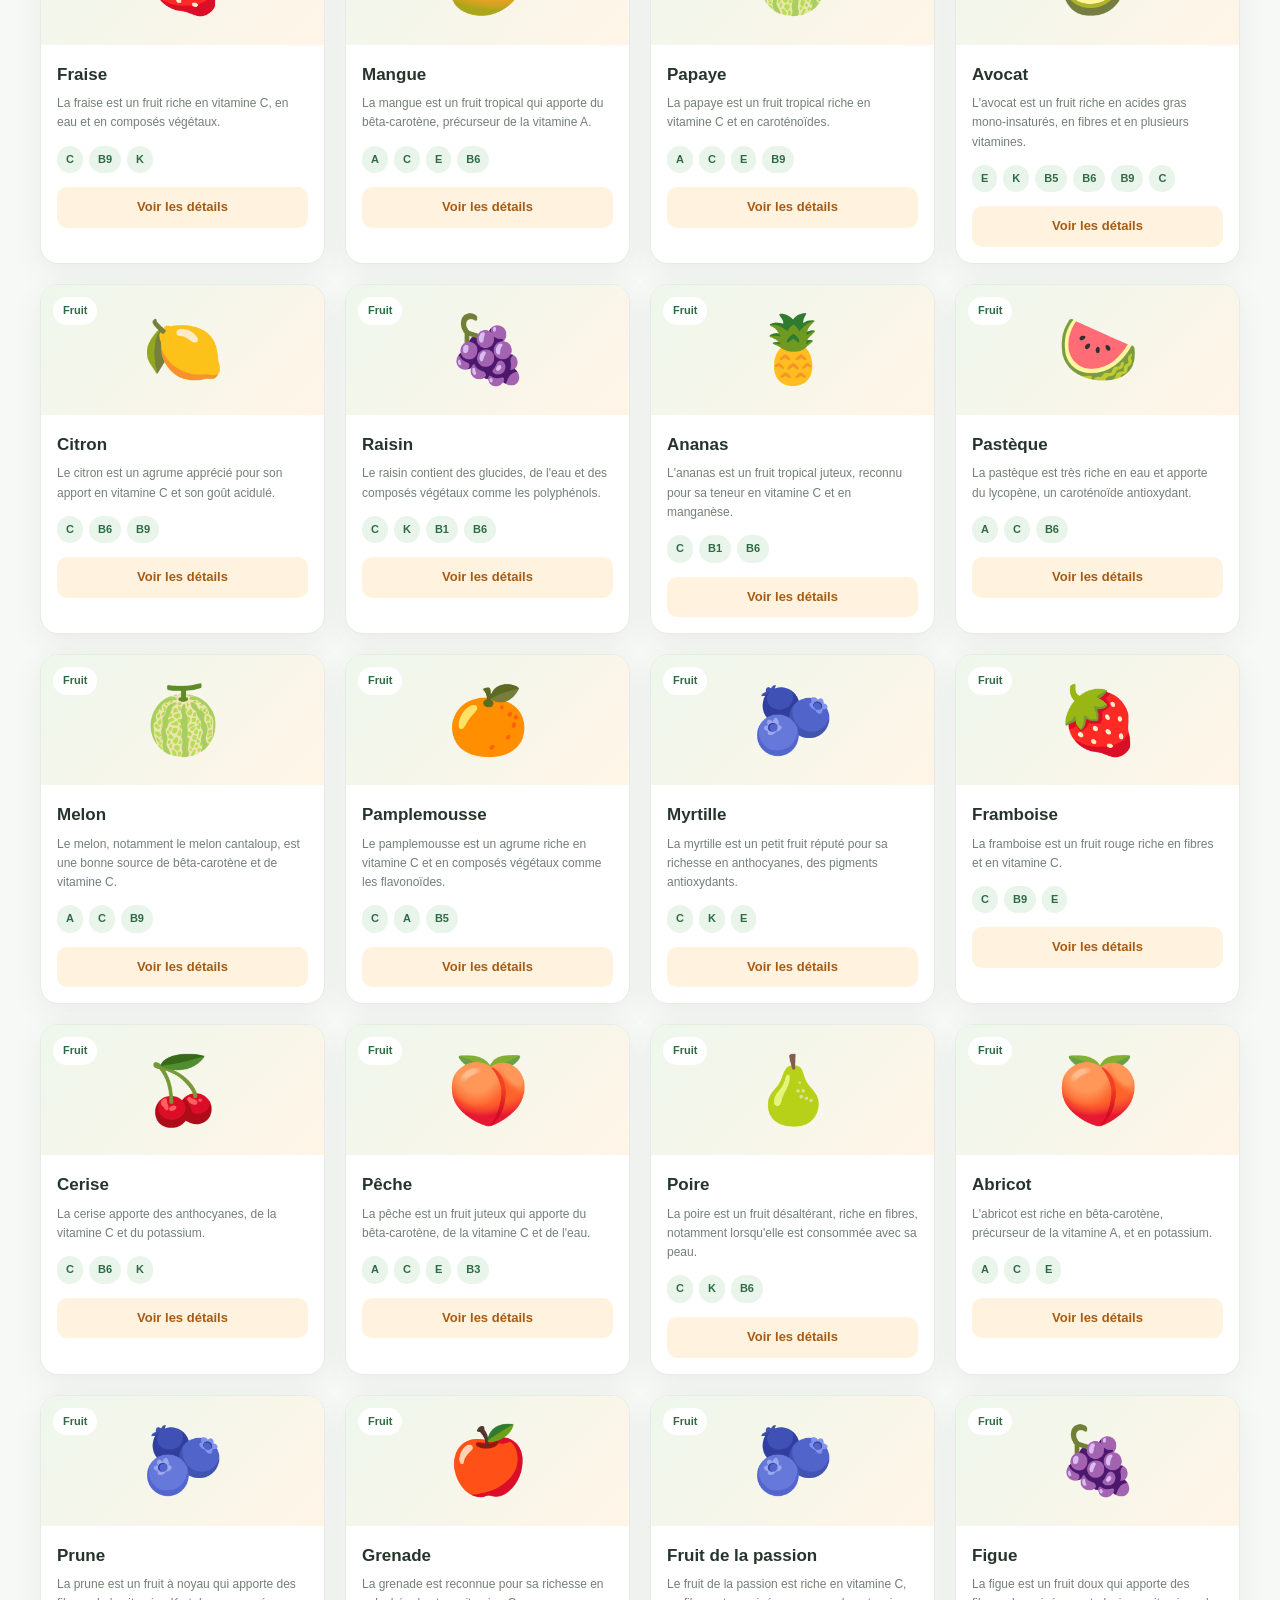
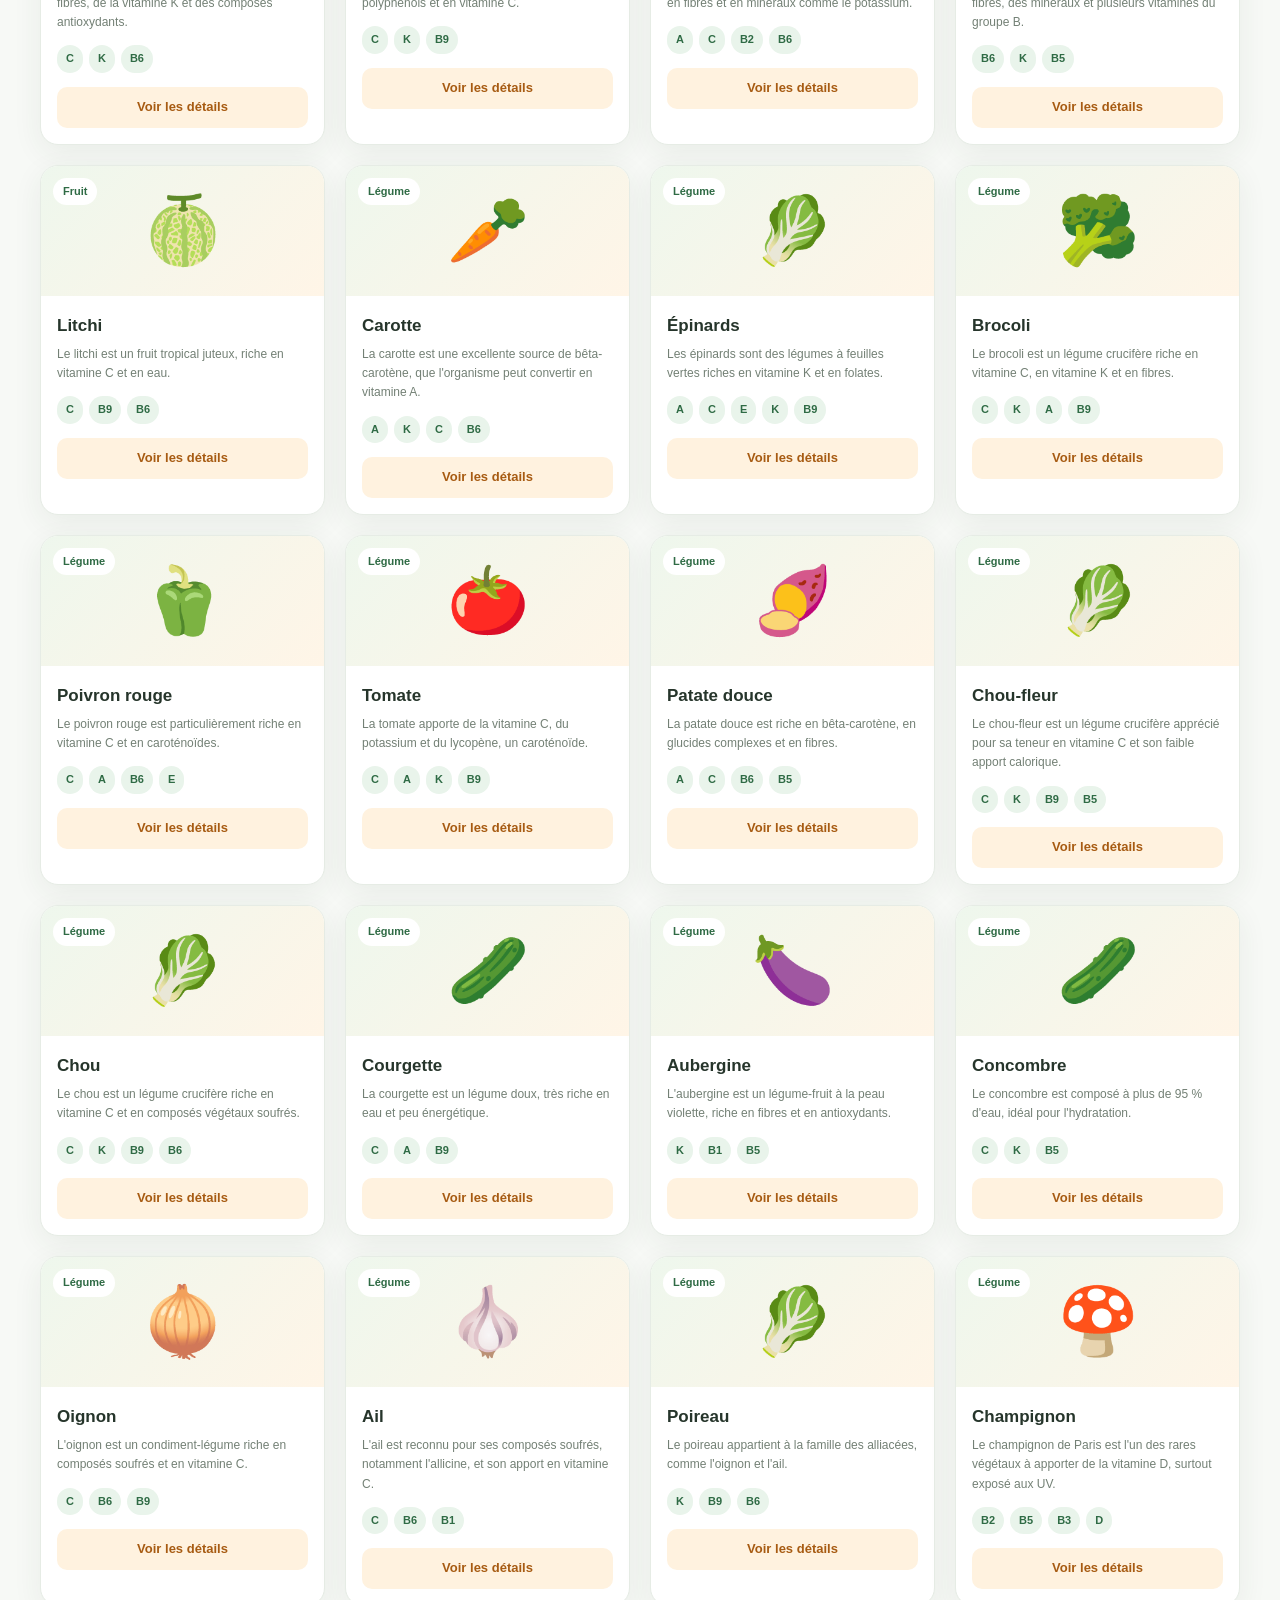
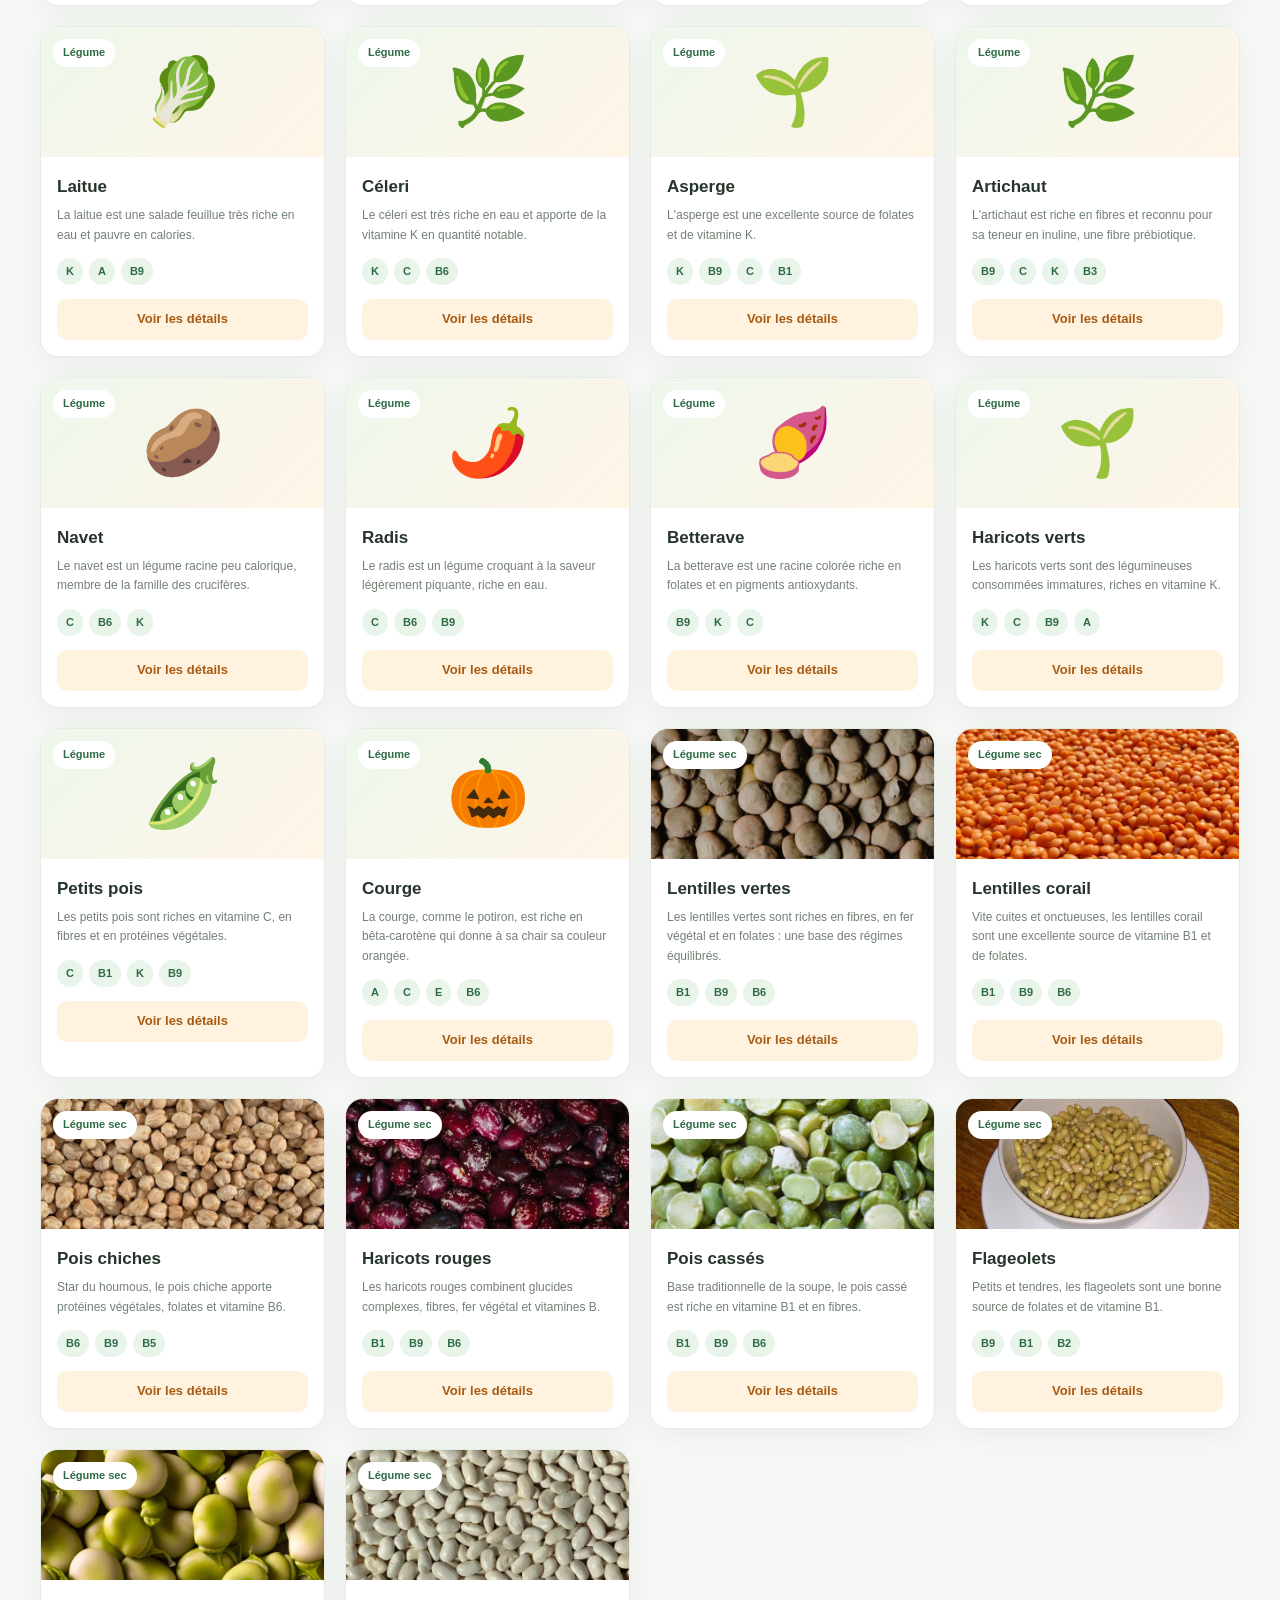
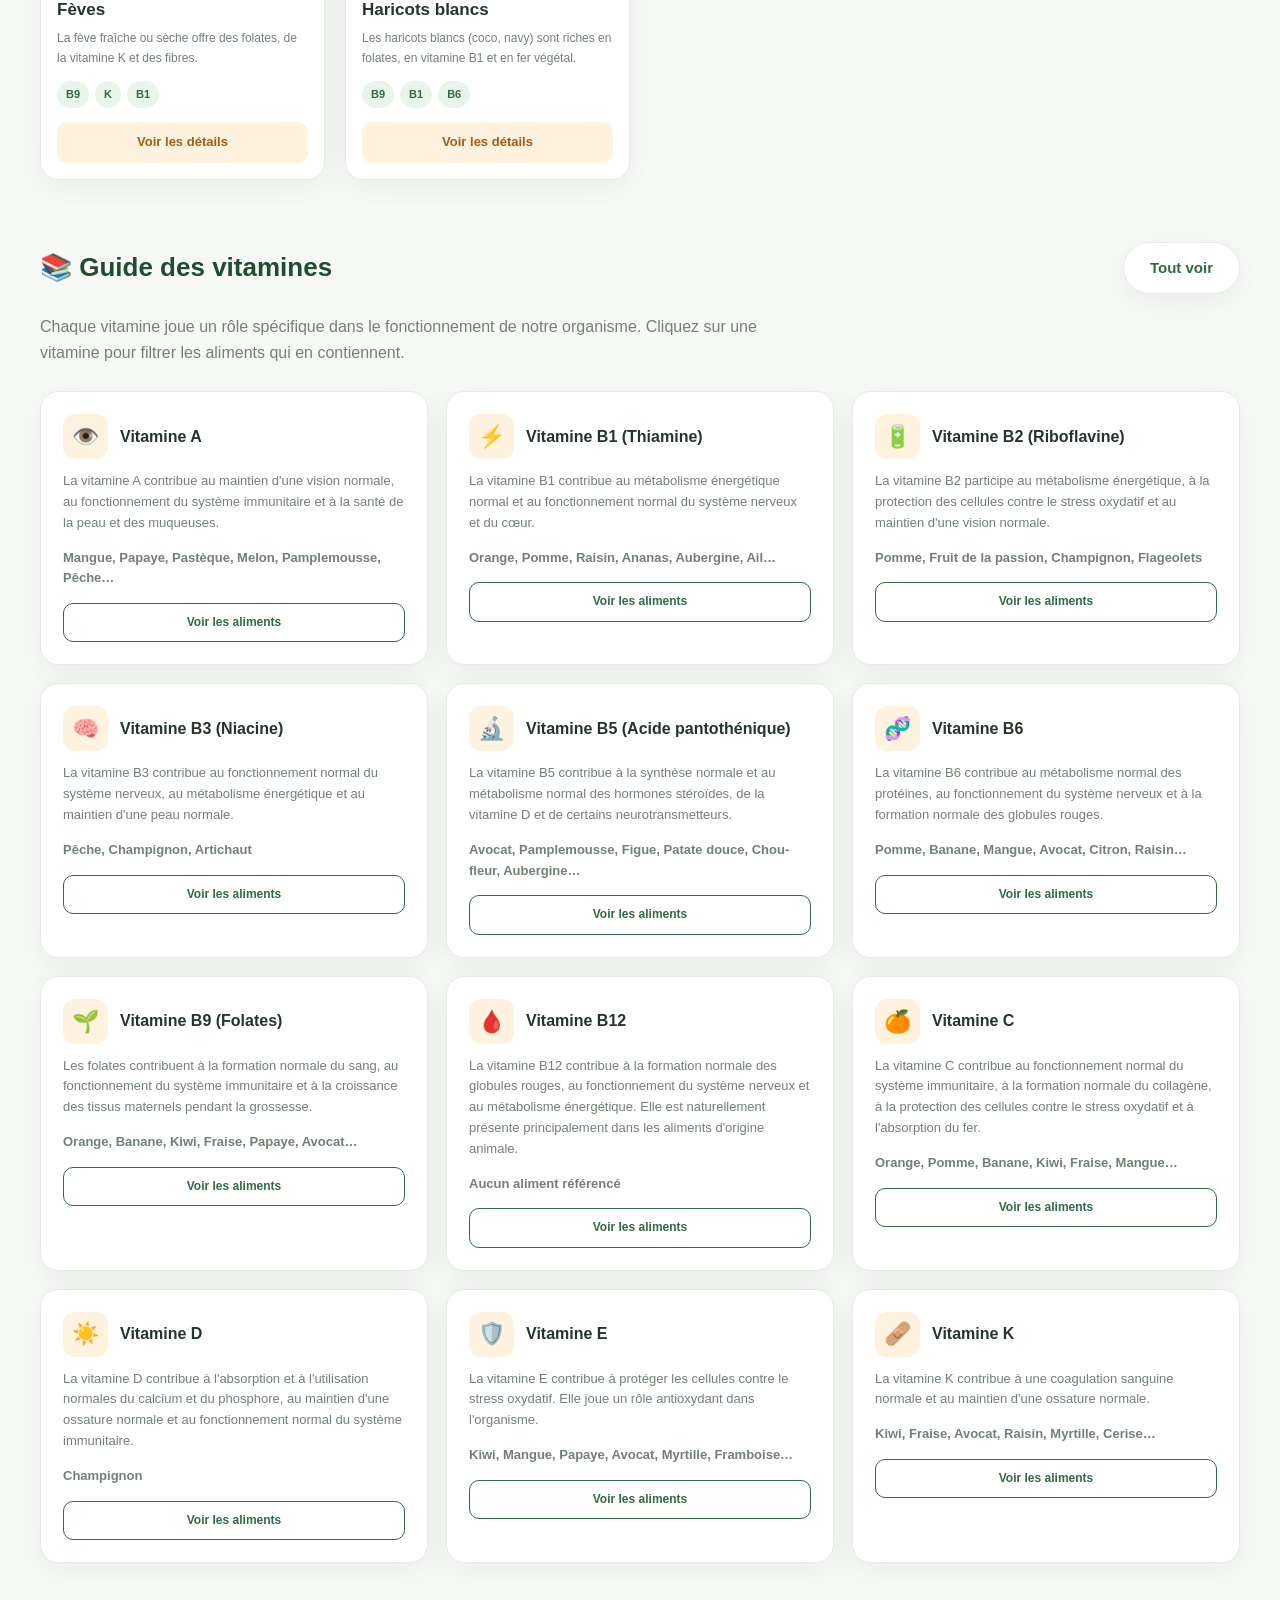
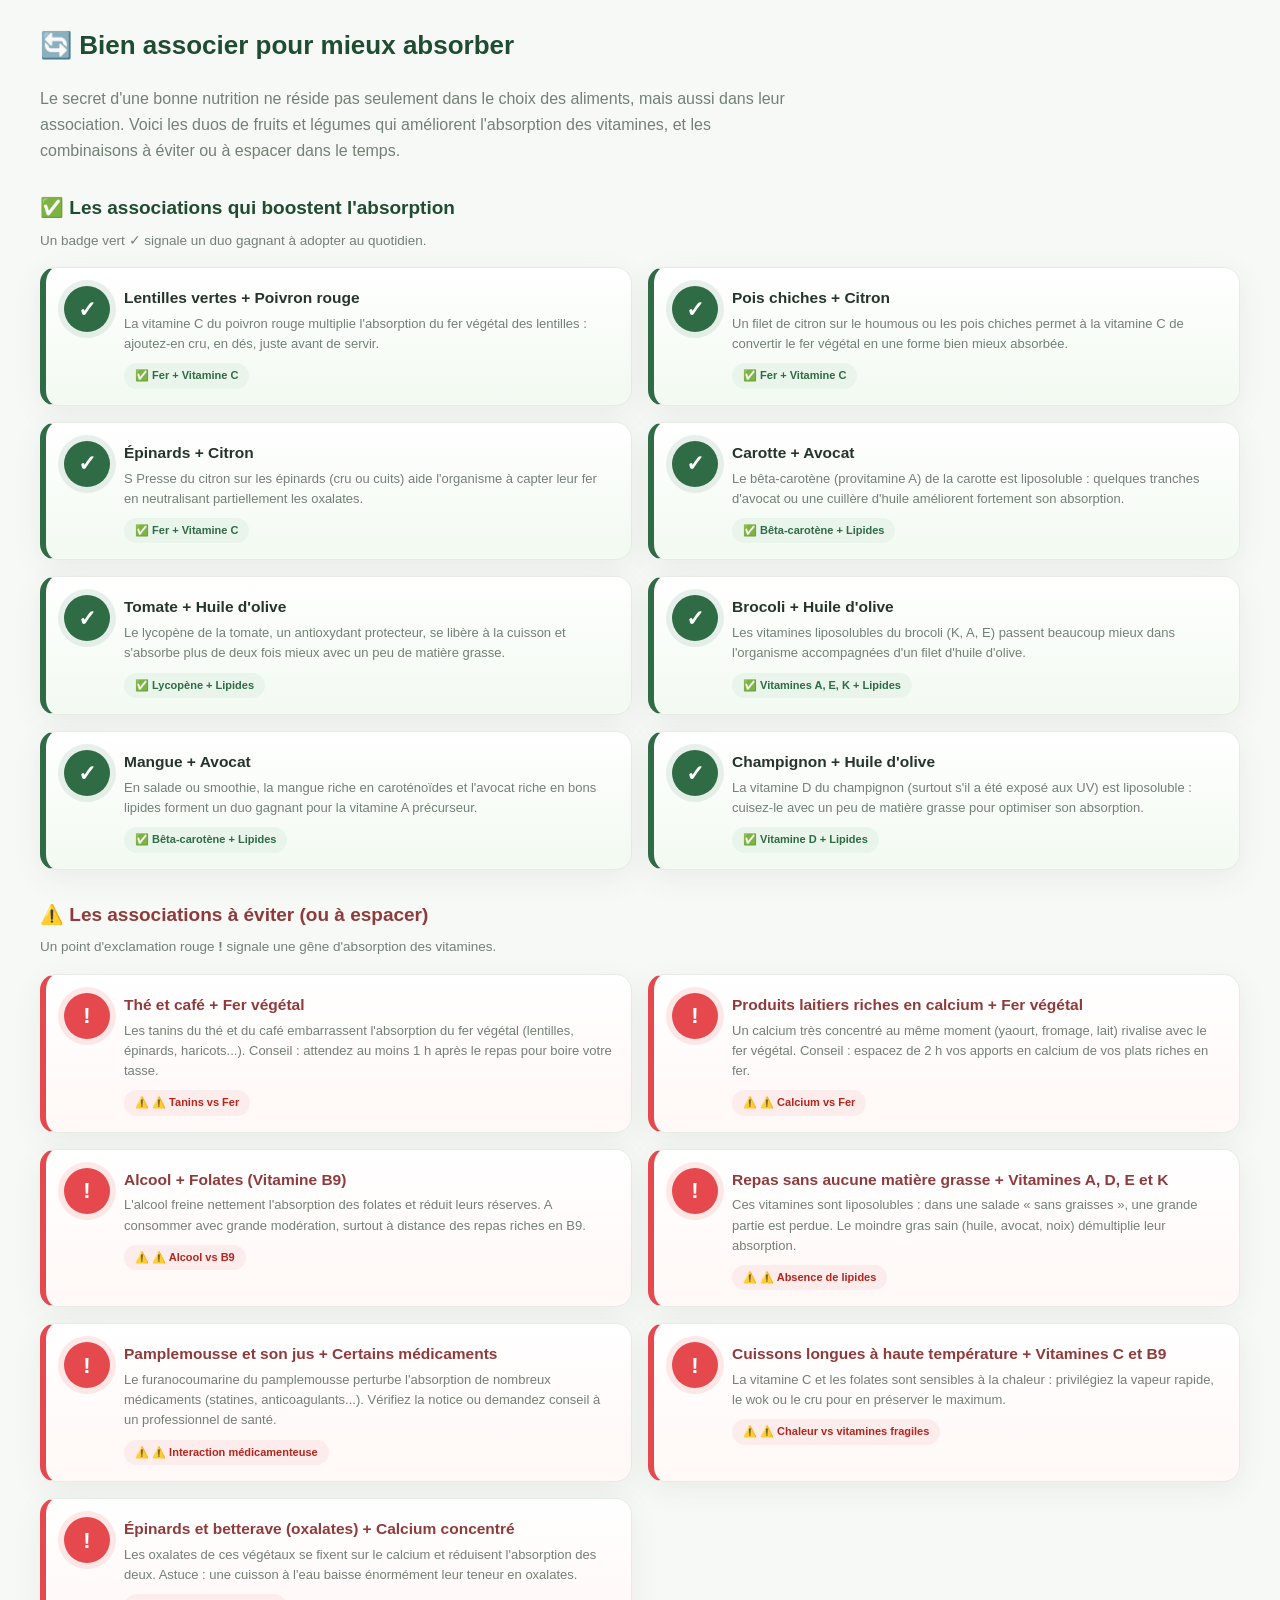
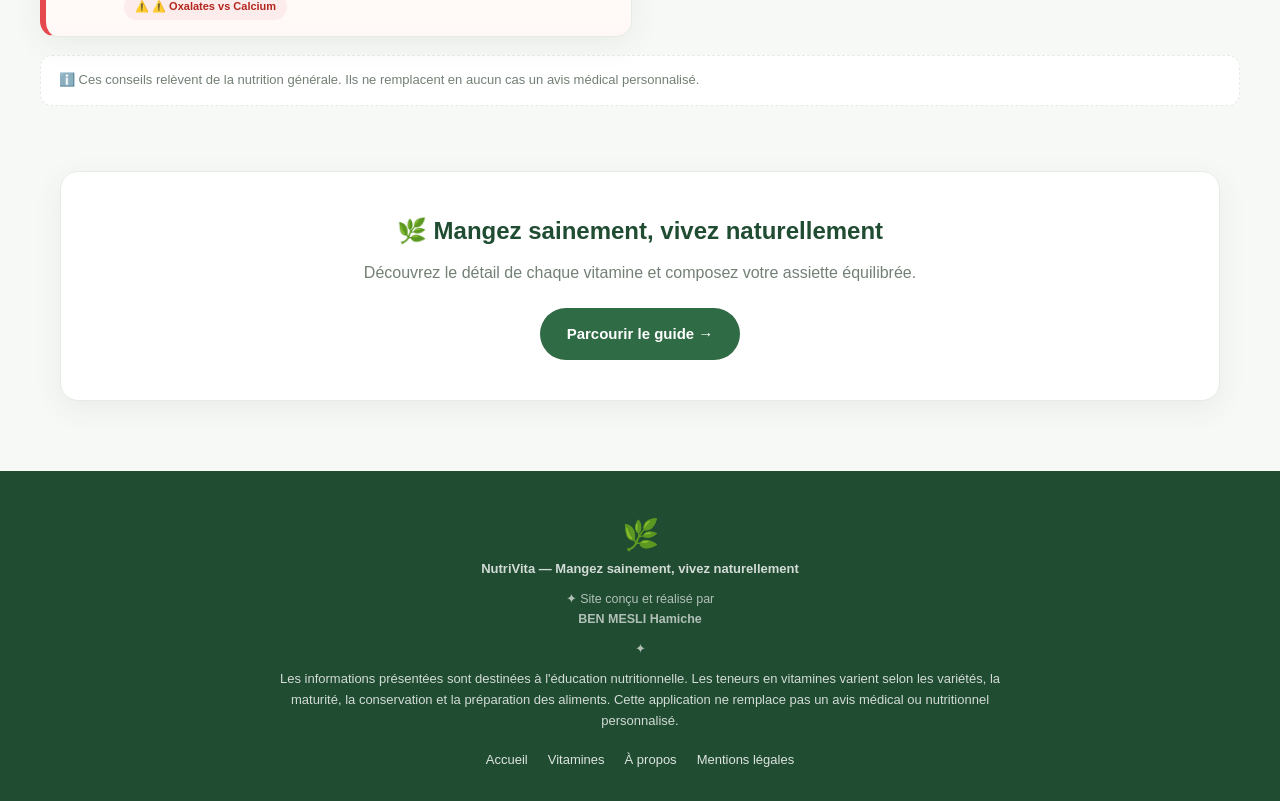
==== commit 6d83d407: "v1.1.4 - Photos reelles des 8 legumes secs (Pexels/StockSnap/Wikimedia, WebP) + alt SEO" ====
--- a/index.html
+++ b/index.html
@@ -37,12 +37,12 @@
     <meta name="theme-color" content="#2f6b45">
 
     <!-- Styles et scripts -->
-    <link rel="stylesheet" href="css/style.css?v=1.1.2">
-    <link rel="stylesheet" href="css/associations.css?v=1.1.2">
-    <script src="js/data.js?v=1.1.2"></script>
-    <script src="js/data-legumes-secs.js?v=1.1.2"></script>
-    <script src="js/associations.js?v=1.1.2"></script>
-    <script src="js/main.js?v=1.1.2" defer></script>
+    <link rel="stylesheet" href="css/style.css?v=1.1.4">
+    <link rel="stylesheet" href="css/associations.css?v=1.1.4">
+    <script src="js/data.js?v=1.1.4"></script>
+    <script src="js/data-legumes-secs.js?v=1.1.4"></script>
+    <script src="js/associations.js?v=1.1.4"></script>
+    <script src="js/main.js?v=1.1.4" defer></script>
 
     <!-- Données structurées (SEO) -->
     <script type="application/ld+json">
--- a/css/style.css
+++ b/css/style.css
@@ -982,3 +982,38 @@
         grid-template-columns: 1fr;
     }
 }
+
+/* =========================================
+   Photos legumes secs (v1.1.4)
+========================================= */
+
+/* Les photos couvrent toute la zone visuelle de la carte */
+.food-img {
+    position: absolute;
+    inset: 0;
+    width: 100%;
+    height: 100%;
+    object-fit: cover;
+    transition: transform 0.35s ease;
+}
+
+.food-card:hover .food-img {
+    transform: scale(1.06);
+}
+
+/* Le badge de categorie reste visible au-dessus de la photo */
+.food-visual .food-category {
+    z-index: 2;
+}
+
+/* Photo large et propre dans la modale */
+.modal-emoji-photo {
+    width: 300px;
+    max-width: 90%;
+    height: 190px;
+    object-fit: cover;
+    border-radius: 14px;
+    display: inline-block;
+    box-shadow: 0 10px 26px rgba(37, 76, 49, 0.18);
+}
+
